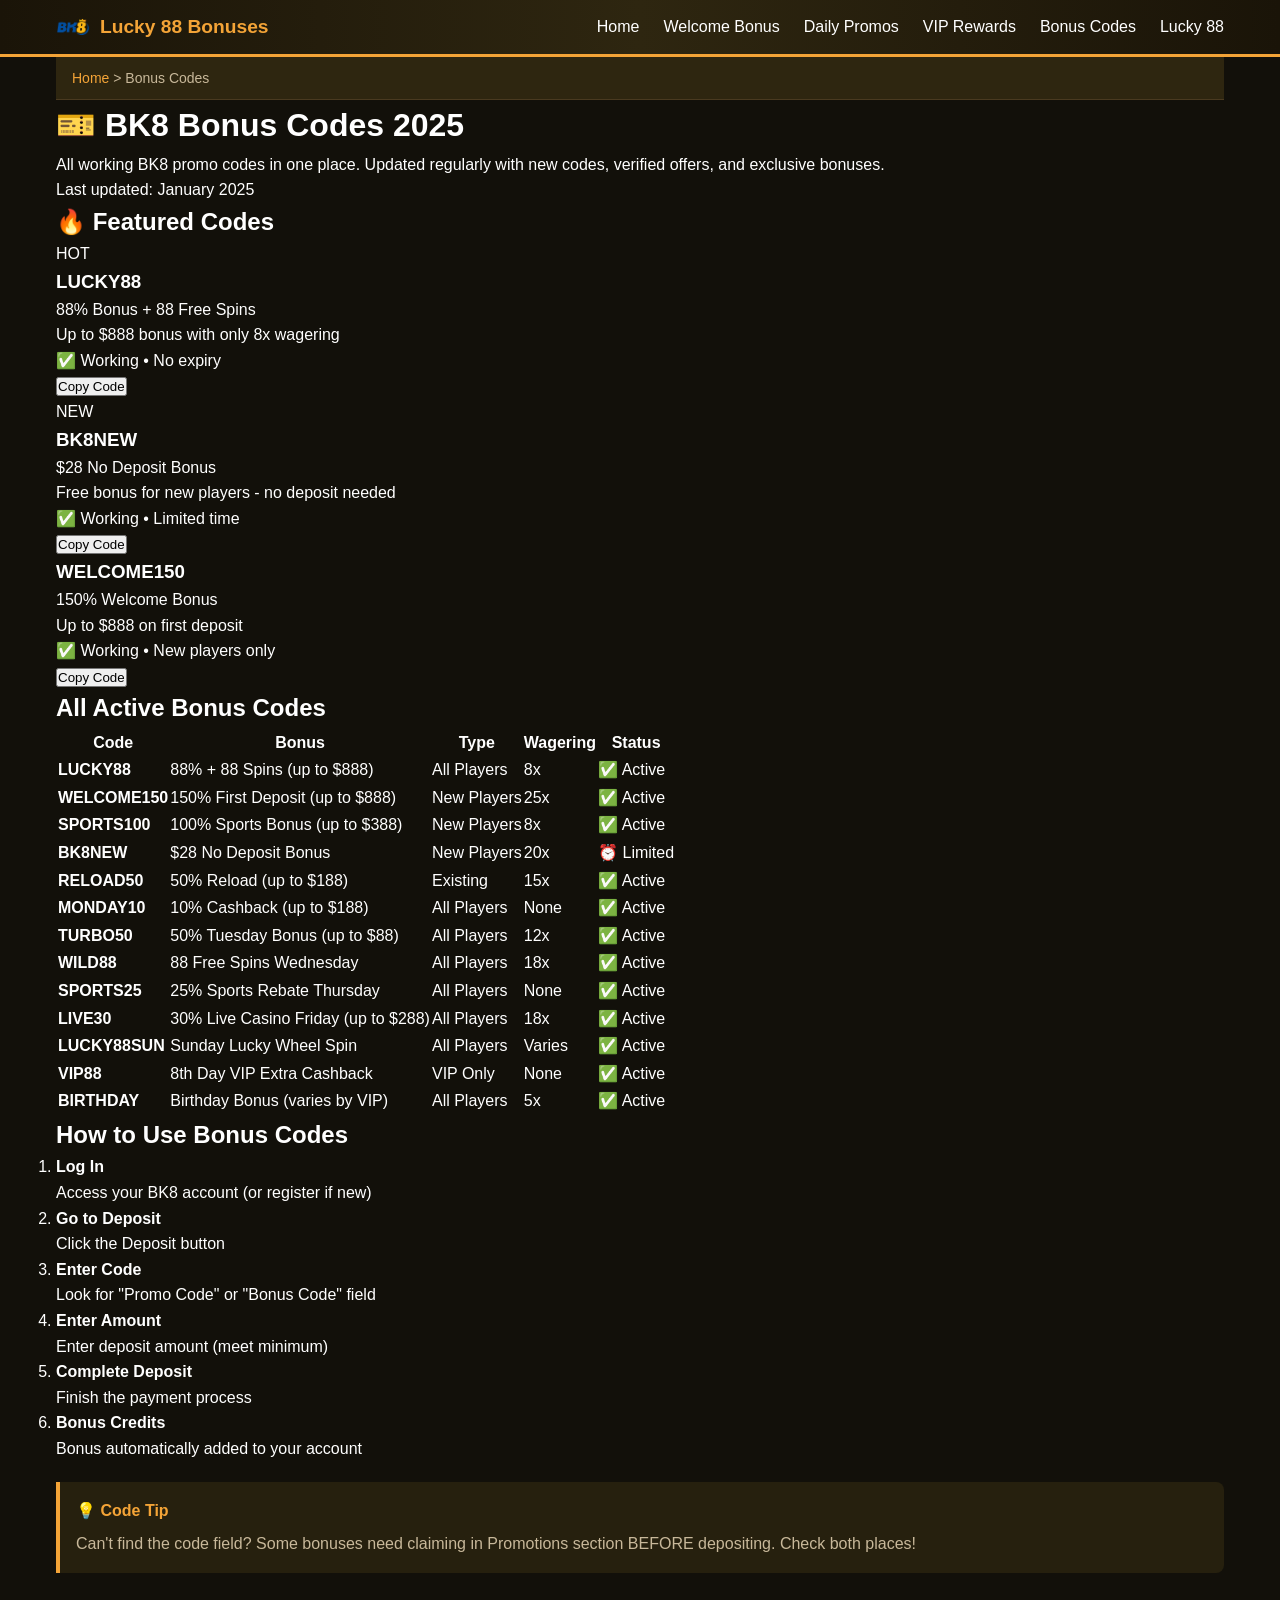
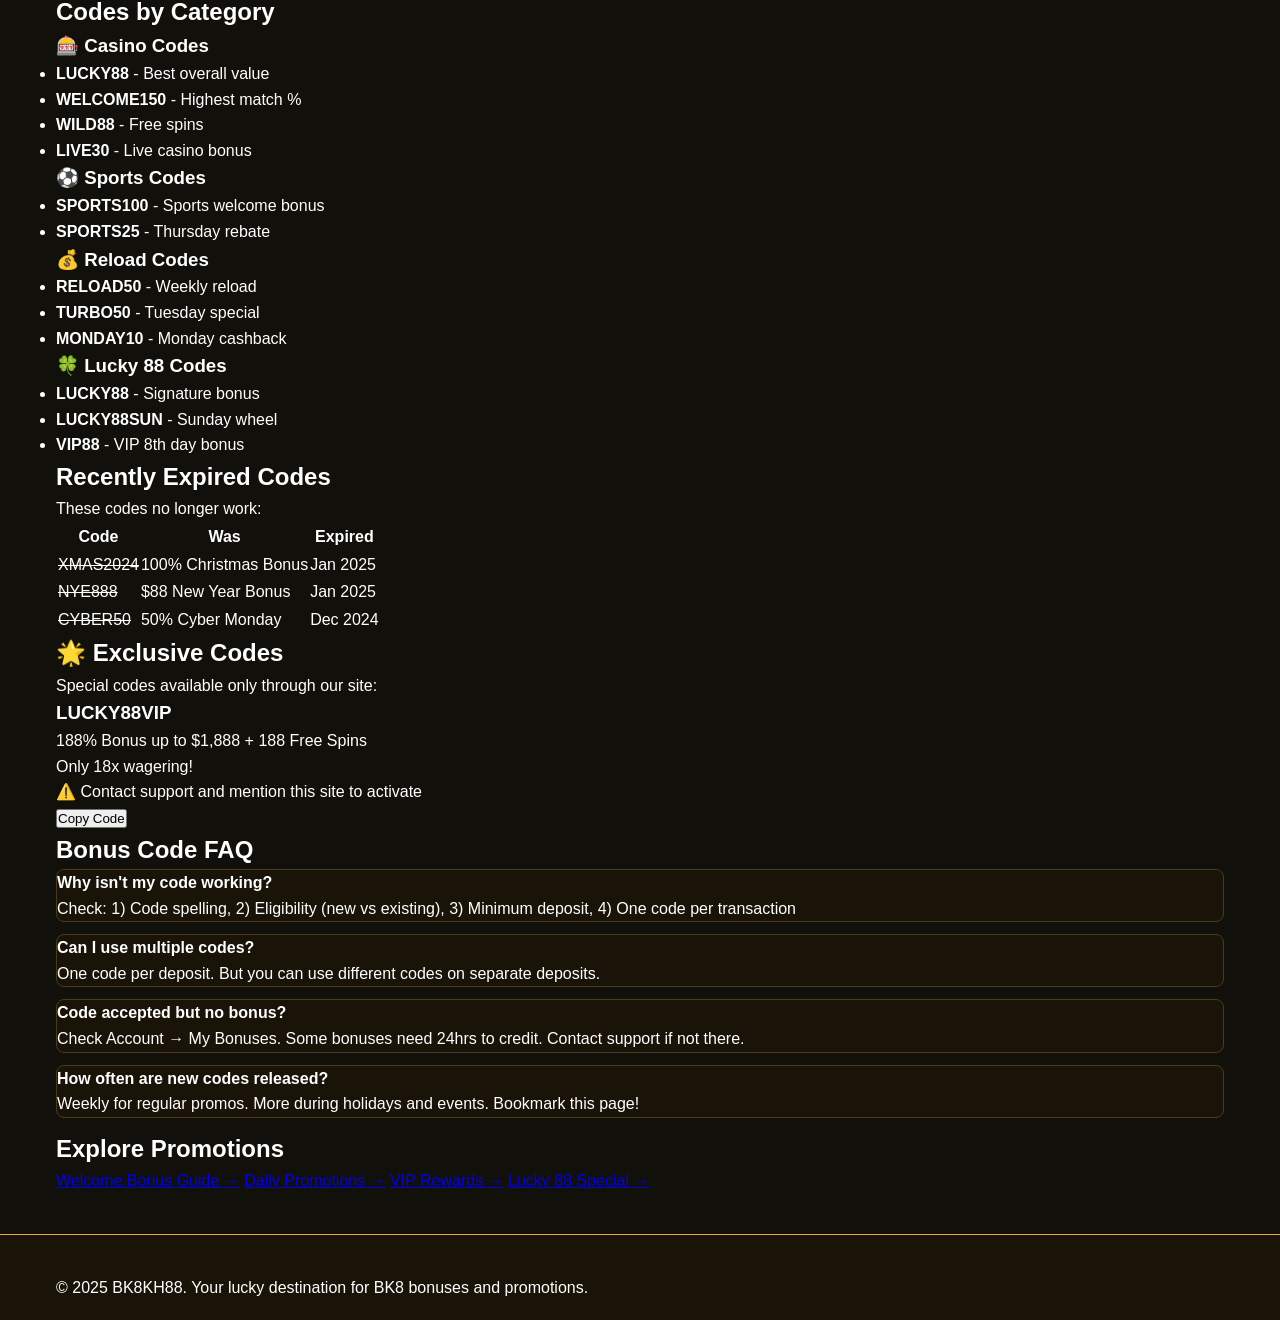
==== codes/index.html @ 5ee935cf "Initial commit - BK8KH88 Promotions Hub" ====
<!DOCTYPE html>
<html lang="en">
<head>
  <meta charset="UTF-8">
  <meta name="viewport" content="width=device-width, initial-scale=1.0">
  <meta name="description" content="All BK8 bonus codes 2025. Working promo codes for welcome bonus, free spins, cashback, and special offers. Updated daily.">
  <meta name="keywords" content="bk8 bonus code, bk8 promo code, bk8 coupon, bk8 free spins code, bk8 deposit code, lucky 88 code">
  <meta name="robots" content="index, follow">
  <title>BK8 Bonus Codes 2025 | Working Promo Codes & Coupons</title>
  <link rel="stylesheet" href="../css/styles.css">
</head>
<body>
  <header class="header">
    <div class="container">
      <div class="header-inner">
        <a href="../index.html" class="logo">
          <img src="../images/logo.webp" alt="BK8 Lucky 88" class="logo-img">
          <span>Lucky 88 Bonuses</span>
        </a>
        <nav class="nav">
          <ul class="nav-list">
            <li><a href="../index.html">Home</a></li>
            <li><a href="../welcome/bonus.html">Welcome Bonus</a></li>
            <li><a href="../promotions/daily.html">Daily Promos</a></li>
            <li><a href="../promotions/vip.html">VIP Rewards</a></li>
            <li><a href="index.html" class="active">Bonus Codes</a></li>
            <li><a href="../lucky88/index.html">Lucky 88</a></li>
          </ul>
        </nav>
      </div>
    </div>
  </header>

  <main class="main-content">
    <div class="container">
      <div class="breadcrumb">
        <a href="../index.html">Home</a> &gt; Bonus Codes
      </div>

      <h1>🎫 BK8 Bonus Codes 2025</h1>
      <p class="intro">All working BK8 promo codes in one place. Updated regularly with new codes, verified offers, and exclusive bonuses.</p>
      <p class="last-updated">Last updated: January 2025</p>

      <section class="featured-codes">
        <h2>🔥 Featured Codes</h2>
        
        <div class="code-grid featured">
          <div class="code-card hot">
            <div class="code-badge">HOT</div>
            <h3>LUCKY88</h3>
            <p class="code-offer">88% Bonus + 88 Free Spins</p>
            <p>Up to $888 bonus with only 8x wagering</p>
            <p class="validity">✅ Working • No expiry</p>
            <button class="copy-btn" data-code="LUCKY88">Copy Code</button>
          </div>

          <div class="code-card new">
            <div class="code-badge">NEW</div>
            <h3>BK8NEW</h3>
            <p class="code-offer">$28 No Deposit Bonus</p>
            <p>Free bonus for new players - no deposit needed</p>
            <p class="validity">✅ Working • Limited time</p>
            <button class="copy-btn" data-code="BK8NEW">Copy Code</button>
          </div>

          <div class="code-card">
            <h3>WELCOME150</h3>
            <p class="code-offer">150% Welcome Bonus</p>
            <p>Up to $888 on first deposit</p>
            <p class="validity">✅ Working • New players only</p>
            <button class="copy-btn" data-code="WELCOME150">Copy Code</button>
          </div>
        </div>
      </section>

      <section class="all-codes">
        <h2>All Active Bonus Codes</h2>
        
        <table class="codes-table">
          <tr>
            <th>Code</th>
            <th>Bonus</th>
            <th>Type</th>
            <th>Wagering</th>
            <th>Status</th>
          </tr>
          <tr>
            <td><strong>LUCKY88</strong></td>
            <td>88% + 88 Spins (up to $888)</td>
            <td>All Players</td>
            <td>8x</td>
            <td class="status-active">✅ Active</td>
          </tr>
          <tr>
            <td><strong>WELCOME150</strong></td>
            <td>150% First Deposit (up to $888)</td>
            <td>New Players</td>
            <td>25x</td>
            <td class="status-active">✅ Active</td>
          </tr>
          <tr>
            <td><strong>SPORTS100</strong></td>
            <td>100% Sports Bonus (up to $388)</td>
            <td>New Players</td>
            <td>8x</td>
            <td class="status-active">✅ Active</td>
          </tr>
          <tr>
            <td><strong>BK8NEW</strong></td>
            <td>$28 No Deposit Bonus</td>
            <td>New Players</td>
            <td>20x</td>
            <td class="status-limited">⏰ Limited</td>
          </tr>
          <tr>
            <td><strong>RELOAD50</strong></td>
            <td>50% Reload (up to $188)</td>
            <td>Existing</td>
            <td>15x</td>
            <td class="status-active">✅ Active</td>
          </tr>
          <tr>
            <td><strong>MONDAY10</strong></td>
            <td>10% Cashback (up to $188)</td>
            <td>All Players</td>
            <td>None</td>
            <td class="status-active">✅ Active</td>
          </tr>
          <tr>
            <td><strong>TURBO50</strong></td>
            <td>50% Tuesday Bonus (up to $88)</td>
            <td>All Players</td>
            <td>12x</td>
            <td class="status-active">✅ Active</td>
          </tr>
          <tr>
            <td><strong>WILD88</strong></td>
            <td>88 Free Spins Wednesday</td>
            <td>All Players</td>
            <td>18x</td>
            <td class="status-active">✅ Active</td>
          </tr>
          <tr>
            <td><strong>SPORTS25</strong></td>
            <td>25% Sports Rebate Thursday</td>
            <td>All Players</td>
            <td>None</td>
            <td class="status-active">✅ Active</td>
          </tr>
          <tr>
            <td><strong>LIVE30</strong></td>
            <td>30% Live Casino Friday (up to $288)</td>
            <td>All Players</td>
            <td>18x</td>
            <td class="status-active">✅ Active</td>
          </tr>
          <tr>
            <td><strong>LUCKY88SUN</strong></td>
            <td>Sunday Lucky Wheel Spin</td>
            <td>All Players</td>
            <td>Varies</td>
            <td class="status-active">✅ Active</td>
          </tr>
          <tr>
            <td><strong>VIP88</strong></td>
            <td>8th Day VIP Extra Cashback</td>
            <td>VIP Only</td>
            <td>None</td>
            <td class="status-active">✅ Active</td>
          </tr>
          <tr>
            <td><strong>BIRTHDAY</strong></td>
            <td>Birthday Bonus (varies by VIP)</td>
            <td>All Players</td>
            <td>5x</td>
            <td class="status-active">✅ Active</td>
          </tr>
        </table>
      </section>

      <section class="how-to-use">
        <h2>How to Use Bonus Codes</h2>
        <ol class="steps">
          <li>
            <h4>Log In</h4>
            <p>Access your BK8 account (or register if new)</p>
          </li>
          <li>
            <h4>Go to Deposit</h4>
            <p>Click the Deposit button</p>
          </li>
          <li>
            <h4>Enter Code</h4>
            <p>Look for "Promo Code" or "Bonus Code" field</p>
          </li>
          <li>
            <h4>Enter Amount</h4>
            <p>Enter deposit amount (meet minimum)</p>
          </li>
          <li>
            <h4>Complete Deposit</h4>
            <p>Finish the payment process</p>
          </li>
          <li>
            <h4>Bonus Credits</h4>
            <p>Bonus automatically added to your account</p>
          </li>
        </ol>

        <div class="tip-box">
          <h4>💡 Code Tip</h4>
          <p>Can't find the code field? Some bonuses need claiming in Promotions section BEFORE depositing. Check both places!</p>
        </div>
      </section>

      <section class="code-categories">
        <h2>Codes by Category</h2>
        
        <div class="category-section">
          <h3>🎰 Casino Codes</h3>
          <ul>
            <li><strong>LUCKY88</strong> - Best overall value</li>
            <li><strong>WELCOME150</strong> - Highest match %</li>
            <li><strong>WILD88</strong> - Free spins</li>
            <li><strong>LIVE30</strong> - Live casino bonus</li>
          </ul>
        </div>

        <div class="category-section">
          <h3>⚽ Sports Codes</h3>
          <ul>
            <li><strong>SPORTS100</strong> - Sports welcome bonus</li>
            <li><strong>SPORTS25</strong> - Thursday rebate</li>
          </ul>
        </div>

        <div class="category-section">
          <h3>💰 Reload Codes</h3>
          <ul>
            <li><strong>RELOAD50</strong> - Weekly reload</li>
            <li><strong>TURBO50</strong> - Tuesday special</li>
            <li><strong>MONDAY10</strong> - Monday cashback</li>
          </ul>
        </div>

        <div class="category-section">
          <h3>🍀 Lucky 88 Codes</h3>
          <ul>
            <li><strong>LUCKY88</strong> - Signature bonus</li>
            <li><strong>LUCKY88SUN</strong> - Sunday wheel</li>
            <li><strong>VIP88</strong> - VIP 8th day bonus</li>
          </ul>
        </div>
      </section>

      <section class="expired-codes">
        <h2>Recently Expired Codes</h2>
        <p>These codes no longer work:</p>
        <table class="expired-table">
          <tr>
            <th>Code</th>
            <th>Was</th>
            <th>Expired</th>
          </tr>
          <tr>
            <td><s>XMAS2024</s></td>
            <td>100% Christmas Bonus</td>
            <td>Jan 2025</td>
          </tr>
          <tr>
            <td><s>NYE888</s></td>
            <td>$88 New Year Bonus</td>
            <td>Jan 2025</td>
          </tr>
          <tr>
            <td><s>CYBER50</s></td>
            <td>50% Cyber Monday</td>
            <td>Dec 2024</td>
          </tr>
        </table>
      </section>

      <section class="exclusive-codes">
        <h2>🌟 Exclusive Codes</h2>
        <p>Special codes available only through our site:</p>
        
        <div class="exclusive-box">
          <h3>LUCKY88VIP</h3>
          <p>188% Bonus up to $1,888 + 188 Free Spins</p>
          <p>Only 18x wagering!</p>
          <p class="exclusive-note">⚠️ Contact support and mention this site to activate</p>
          <button class="copy-btn" data-code="LUCKY88VIP">Copy Code</button>
        </div>
      </section>

      <section class="faq">
        <h2>Bonus Code FAQ</h2>
        
        <div class="faq-item">
          <h4>Why isn't my code working?</h4>
          <p>Check: 1) Code spelling, 2) Eligibility (new vs existing), 3) Minimum deposit, 4) One code per transaction</p>
        </div>

        <div class="faq-item">
          <h4>Can I use multiple codes?</h4>
          <p>One code per deposit. But you can use different codes on separate deposits.</p>
        </div>

        <div class="faq-item">
          <h4>Code accepted but no bonus?</h4>
          <p>Check Account → My Bonuses. Some bonuses need 24hrs to credit. Contact support if not there.</p>
        </div>

        <div class="faq-item">
          <h4>How often are new codes released?</h4>
          <p>Weekly for regular promos. More during holidays and events. Bookmark this page!</p>
        </div>
      </section>

      <section class="related">
        <h2>Explore Promotions</h2>
        <div class="related-grid">
          <a href="../welcome/bonus.html" class="related-card">Welcome Bonus Guide →</a>
          <a href="../promotions/daily.html" class="related-card">Daily Promotions →</a>
          <a href="../promotions/vip.html" class="related-card">VIP Rewards →</a>
          <a href="../lucky88/index.html" class="related-card">Lucky 88 Special →</a>
        </div>
      </section>

    </div>
  </main>

  <footer class="footer">
    <div class="container">
      <p>&copy; 2025 BK8KH88. Your lucky destination for BK8 bonuses and promotions.</p>
    </div>
  </footer>

  <script>
    // Simple copy to clipboard
    document.querySelectorAll('.copy-btn').forEach(btn => {
      btn.addEventListener('click', function() {
        const code = this.dataset.code;
        navigator.clipboard.writeText(code);
        this.textContent = 'Copied!';
        setTimeout(() => this.textContent = 'Copy Code', 2000);
      });
    });
  </script>
</body>
</html>
---- css/styles.css ----
/* BK8 Promotions Centre - Mobile-First CSS */
/* Theme: Warm Orange/Bronze - Bonus & Rewards Focus */

:root {
  --primary: #1a1408;
  --primary-light: #2e2610;
  --primary-warm: #3d3015;
  --accent: #f4a437;
  --accent-hover: #ffb84d;
  --accent-glow: rgba(244, 164, 55, 0.3);
  --bronze: #cd7f32;
  --white: #ffffff;
  --bg: #12100a;
  --bg-card: #1a1408;
  --text-light: #c8b89a;
  --border: #4a3a20;
  --success: #4caf50;
  --danger: #f44336;
  --warning: #f4a437;
  --bonus-gradient: linear-gradient(135deg, #f4a437 0%, #cd7f32 50%, #f4a437 100%);
  --vip-gradient: linear-gradient(135deg, #2e2610 0%, #4d3a10 50%, #2e2610 100%);
  --ribbon-gradient: linear-gradient(135deg, #f44336 0%, #d32f2f 100%);
}

* {
  margin: 0;
  padding: 0;
  box-sizing: border-box;
}

html {
  scroll-behavior: smooth;
}

body {
  font-family: -apple-system, BlinkMacSystemFont, 'Segoe UI', Roboto, Oxygen, Ubuntu, sans-serif;
  line-height: 1.6;
  background-color: var(--bg);
  color: var(--white);
  font-size: 16px;
}

/* Accessibility */
.skip-link {
  position: absolute;
  top: -40px;
  left: 0;
  background: var(--accent);
  color: var(--primary);
  padding: 8px 16px;
  z-index: 1000;
}

.skip-link:focus {
  top: 0;
}

/* Container */
.container {
  max-width: 1200px;
  margin: 0 auto;
  padding: 0 16px;
}

/* Header */
.header {
  background: linear-gradient(90deg, var(--primary) 0%, var(--primary-light) 50%, var(--primary) 100%);
  color: var(--white);
  padding: 0;
  position: sticky;
  top: 0;
  z-index: 100;
  border-bottom: 3px solid var(--accent);
}

.header-inner {
  display: flex;
  justify-content: space-between;
  align-items: center;
  padding: 10px 0;
}

.logo {
  display: flex;
  align-items: center;
  gap: 10px;
  font-size: 1.2rem;
  font-weight: 700;
  color: var(--white);
  text-decoration: none;
}

.logo-img {
  height: 34px;
  width: auto;
}

.logo span {
  color: var(--accent);
}

.nav-toggle {
  background: var(--accent);
  border: none;
  color: var(--primary);
  font-size: 1.2rem;
  cursor: pointer;
  padding: 8px 14px;
  font-weight: 700;
}

.nav {
  display: none;
  position: absolute;
  top: 100%;
  left: 0;
  right: 0;
  background: var(--primary);
  border-top: 1px solid var(--border);
}

.nav.active {
  display: block;
}

.nav-list {
  list-style: none;
  padding: 8px 16px;
}

.nav-list li {
  padding: 8px 0;
  border-bottom: 1px solid var(--border);
}

.nav-list a {
  color: var(--white);
  text-decoration: none;
  display: block;
  padding: 4px 0;
  transition: color 0.3s ease;
}

.nav-list a:hover {
  color: var(--accent);
}

/* Hero Section - Banner Promotional Style */
.hero {
  background: var(--vip-gradient);
  padding: 0;
  text-align: center;
  position: relative;
  overflow: hidden;
}

.hero-banner {
  background: var(--ribbon-gradient);
  padding: 8px 16px;
  color: var(--white);
  font-weight: 700;
  font-size: 0.85rem;
  text-transform: uppercase;
  letter-spacing: 1px;
}

.hero-content {
  padding: 40px 16px;
  position: relative;
  z-index: 1;
}

.hero::before {
  content: '';
  position: absolute;
  top: 0;
  left: 0;
  right: 0;
  bottom: 0;
  background: 
    radial-gradient(circle at 20% 80%, var(--accent-glow) 0%, transparent 40%),
    radial-gradient(circle at 80% 20%, rgba(205, 127, 50, 0.2) 0%, transparent 40%);
}

.hero::before {
  content: '';
  position: absolute;
  top: 0;
  left: 0;
  right: 0;
  bottom: 0;
  background: url("data:image/svg+xml,%3Csvg width='60' height='60' viewBox='0 0 60 60' xmlns='http://www.w3.org/2000/svg'%3E%3Cg fill='none' fill-rule='evenodd'%3E%3Cg fill='%23d4af37' fill-opacity='0.05'%3E%3Cpath d='M36 34v-4h-2v4h-4v2h4v4h2v-4h4v-2h-4zm0-30V0h-2v4h-4v2h4v4h2V6h4V4h-4zM6 34v-4H4v4H0v2h4v4h2v-4h4v-2H6zM6 4V0H4v4H0v2h4v4h2V6h4V4H6z'/%3E%3C/g%3E%3C/g%3E%3C/svg%3E");
  opacity: 0.5;
}

.hero-content {
  position: relative;
  z-index: 1;
}

.hero h1 {
  font-size: 1.85rem;
  margin-bottom: 12px;
  line-height: 1.3;
  color: var(--white);
}

.hero h1 span {
  color: var(--accent);
  display: block;
  font-size: 2.2rem;
}

.hero p {
  color: var(--text-light);
  font-size: 1rem;
  max-width: 600px;
  margin: 0 auto 20px;
}

.hero-features {
  display: flex;
  flex-wrap: wrap;
  justify-content: center;
  gap: 12px;
  margin-top: 16px;
}

.hero-feature {
  background: rgba(244, 164, 55, 0.2);
  border: 1px solid var(--accent);
  padding: 8px 16px;
  border-radius: 4px;
  font-size: 0.875rem;
  color: var(--accent);
  font-weight: 600;
}

/* Breadcrumb */
.breadcrumb {
  background: var(--primary-light);
  padding: 10px 16px;
  font-size: 0.875rem;
  color: var(--text-light);
  border-bottom: 1px solid var(--border);
}

.breadcrumb a {
  color: var(--accent);
  text-decoration: none;
}

.breadcrumb span {
  margin: 0 8px;
}

/* Section Styling */
.section {
  padding: 32px 0;
}

.section-title {
  font-size: 1.4rem;
  margin-bottom: 20px;
  color: var(--accent);
  text-transform: uppercase;
  letter-spacing: 1px;
  display: flex;
  align-items: center;
  gap: 12px;
}

.section-title::before {
  content: '🎁';
  font-size: 1.5rem;
}

.section-subtitle {
  color: var(--text-light);
  margin-bottom: 24px;
  max-width: 700px;
}

/* Bonus Cards */
.bonus-grid {
  display: grid;
  grid-template-columns: 1fr;
  gap: 20px;
}

.bonus-card {
  background: linear-gradient(135deg, var(--bg-card) 0%, var(--primary-light) 100%);
  border-radius: 8px;
  overflow: visible;
  transition: transform 0.3s ease, box-shadow 0.3s ease;
  border: 1px solid var(--border);
  position: relative;
}

.bonus-card:hover {
  transform: translateY(-4px);
  box-shadow: 0 12px 32px var(--accent-glow);
  border-color: var(--accent);
}

.bonus-card.featured {
  border: 2px solid var(--accent);
  box-shadow: 0 0 20px var(--accent-glow);
}

.bonus-badge {
  position: absolute;
  top: -10px;
  right: 16px;
  background: var(--bonus-gradient);
  color: var(--primary);
  padding: 6px 14px;
  font-weight: 800;
  font-size: 0.7rem;
  text-transform: uppercase;
  clip-path: polygon(0 0, 100% 0, 100% 80%, 50% 100%, 0 80%);
  min-width: 60px;
  text-align: center;
}

.bonus-badge.new {
  background: var(--success);
  color: var(--white);
}

.bonus-badge.hot {
  background: var(--ribbon-gradient);
  color: var(--white);
}

.bonus-badge.exclusive {
  background: linear-gradient(135deg, var(--bronze) 0%, #a05c20 100%);
  color: var(--white);
}

.bonus-header {
  background: var(--vip-gradient);
  padding: 24px 20px;
  text-align: center;
}

.bonus-value {
  font-size: 2.5rem;
  font-weight: 700;
  color: var(--accent);
  line-height: 1;
  margin-bottom: 4px;
}

.bonus-type {
  color: var(--text-light);
  font-size: 0.875rem;
  text-transform: uppercase;
  letter-spacing: 1px;
}

.bonus-body {
  padding: 20px;
}

.bonus-title {
  font-size: 1.25rem;
  font-weight: 700;
  margin-bottom: 12px;
  color: var(--white);
}

.bonus-title a {
  color: inherit;
  text-decoration: none;
}

.bonus-title a:hover {
  color: var(--accent);
}

.bonus-description {
  color: var(--text-light);
  font-size: 0.875rem;
  margin-bottom: 16px;
  line-height: 1.5;
}

.bonus-details {
  display: grid;
  grid-template-columns: repeat(2, 1fr);
  gap: 12px;
  margin-bottom: 16px;
}

.bonus-detail {
  background: var(--primary);
  padding: 10px 12px;
  border-radius: 8px;
  text-align: center;
}

.bonus-detail-label {
  font-size: 0.7rem;
  color: var(--text-light);
  text-transform: uppercase;
  margin-bottom: 2px;
}

.bonus-detail-value {
  font-weight: 700;
  color: var(--white);
  font-size: 0.875rem;
}

.bonus-detail-value.highlight {
  color: var(--accent);
}

.bonus-cta {
  display: block;
  background: var(--bonus-gradient);
  color: var(--primary);
  padding: 12px 20px;
  border-radius: 8px;
  text-decoration: none;
  font-weight: 700;
  text-align: center;
  transition: all 0.3s ease;
}

.bonus-cta:hover {
  transform: scale(1.02);
  box-shadow: 0 4px 16px rgba(212, 175, 55, 0.4);
}

/* Category Pills */
.category-pills {
  display: flex;
  flex-wrap: wrap;
  gap: 10px;
  margin-bottom: 24px;
}

.category-pill {
  background: var(--bg-card);
  border: 1px solid var(--border);
  padding: 8px 16px;
  border-radius: 20px;
  text-decoration: none;
  color: var(--text-light);
  font-size: 0.875rem;
  transition: all 0.3s ease;
}

.category-pill:hover,
.category-pill.active {
  background: var(--accent);
  color: var(--primary);
  border-color: var(--accent);
}

/* Quick Info Cards */
.info-grid {
  display: grid;
  grid-template-columns: repeat(2, 1fr);
  gap: 16px;
}

.info-card {
  background: var(--bg-card);
  border: 1px solid var(--border);
  border-radius: 12px;
  padding: 20px;
  text-align: center;
}

.info-card-icon {
  font-size: 2rem;
  margin-bottom: 12px;
}

.info-card-title {
  font-weight: 700;
  margin-bottom: 8px;
  color: var(--white);
}

.info-card-text {
  font-size: 0.875rem;
  color: var(--text-light);
}

/* Terms Box */
.terms-box {
  background: var(--primary);
  border: 1px solid var(--border);
  border-radius: 8px;
  padding: 16px;
  margin: 20px 0;
}

.terms-box h4 {
  color: var(--accent);
  margin-bottom: 12px;
  font-size: 1rem;
}

.terms-box ul {
  list-style: none;
  color: var(--text-light);
  font-size: 0.875rem;
}

.terms-box li {
  padding: 6px 0;
  border-bottom: 1px solid var(--border);
  display: flex;
  align-items: flex-start;
  gap: 8px;
}

.terms-box li:last-child {
  border-bottom: none;
}

.terms-box li::before {
  content: '✓';
  color: var(--accent);
  font-weight: bold;
}

/* Article Styles */
.article {
  max-width: 800px;
  margin: 0 auto;
}

.article h1 {
  font-size: 1.75rem;
  line-height: 1.3;
  margin-bottom: 16px;
}

.article h2 {
  font-size: 1.375rem;
  margin: 32px 0 16px;
  color: var(--accent);
}

.article h3 {
  font-size: 1.125rem;
  margin: 24px 0 12px;
  color: var(--white);
}

.article p {
  margin-bottom: 16px;
  color: var(--text-light);
}

.article ul, .article ol {
  margin-bottom: 16px;
  padding-left: 24px;
  color: var(--text-light);
}

.article li {
  margin-bottom: 8px;
}

.article a {
  color: var(--accent);
  text-decoration: none;
}

.article a:hover {
  text-decoration: underline;
}

.article-meta {
  color: var(--text-light);
  font-size: 0.875rem;
  margin-bottom: 24px;
  padding-bottom: 16px;
  border-bottom: 1px solid var(--border);
}

/* Tip Box */
.tip-box {
  background: rgba(212, 175, 55, 0.1);
  border-left: 4px solid var(--accent);
  padding: 16px;
  border-radius: 0 8px 8px 0;
  margin: 20px 0;
}

.tip-box h4 {
  color: var(--accent);
  margin-bottom: 8px;
}

.tip-box p {
  margin: 0;
  color: var(--text-light);
}

/* Warning Box */
.warning-box {
  background: rgba(220, 53, 69, 0.1);
  border-left: 4px solid var(--danger);
  padding: 16px;
  border-radius: 0 8px 8px 0;
  margin: 20px 0;
}

.warning-box h4 {
  color: var(--danger);
  margin-bottom: 8px;
}

.warning-box p {
  margin: 0;
  color: var(--text-light);
}

/* FAQ Section */
.faq-section {
  margin: 32px 0;
}

.faq-item {
  background: var(--bg-card);
  border: 1px solid var(--border);
  border-radius: 8px;
  margin-bottom: 12px;
  overflow: hidden;
}

.faq-question {
  padding: 16px;
  cursor: pointer;
  font-weight: 600;
  display: flex;
  justify-content: space-between;
  align-items: center;
  transition: background 0.3s ease;
}

.faq-question:hover {
  background: var(--primary-light);
}

.faq-question::after {
  content: '+';
  font-size: 1.25rem;
  color: var(--accent);
}

.faq-item.active .faq-question::after {
  content: '−';
}

.faq-answer {
  display: none;
  padding: 0 16px 16px;
  color: var(--text-light);
}

.faq-item.active .faq-answer {
  display: block;
}

/* Responsible Gambling Notice */
.responsible-notice {
  background: rgba(220, 53, 69, 0.1);
  border: 1px solid var(--danger);
  border-radius: 8px;
  padding: 16px;
  margin: 24px 0;
  font-size: 0.875rem;
  color: var(--text-light);
}

.responsible-notice strong {
  color: var(--danger);
  display: block;
  margin-bottom: 8px;
}

.responsible-notice a {
  color: var(--accent);
}

/* CTA Button */
.cta-button {
  display: inline-block;
  background: var(--bonus-gradient);
  color: var(--primary);
  padding: 12px 24px;
  border-radius: 8px;
  text-decoration: none;
  font-weight: 700;
  transition: all 0.3s ease;
  text-align: center;
}

.cta-button:hover {
  transform: translateY(-2px);
  box-shadow: 0 4px 16px rgba(212, 175, 55, 0.4);
}

/* Footer */
.footer {
  background: var(--primary);
  padding: 40px 0 20px;
  margin-top: 40px;
  border-top: 1px solid var(--accent);
}

.footer-grid {
  display: grid;
  grid-template-columns: 1fr;
  gap: 24px;
  margin-bottom: 24px;
}

.footer-section h4 {
  color: var(--accent);
  margin-bottom: 12px;
  font-size: 1rem;
}

.footer-section ul {
  list-style: none;
}

.footer-section li {
  margin-bottom: 8px;
}

.footer-section a {
  color: var(--text-light);
  text-decoration: none;
  font-size: 0.875rem;
  transition: color 0.3s ease;
}

.footer-section a:hover {
  color: var(--accent);
}

.footer-bottom {
  border-top: 1px solid var(--border);
  padding-top: 20px;
  text-align: center;
  color: var(--text-light);
  font-size: 0.875rem;
}

.footer-disclaimer {
  margin-top: 12px;
  font-size: 0.75rem;
  max-width: 600px;
  margin-left: auto;
  margin-right: auto;
}

/* Tablet Styles */
@media (min-width: 768px) {
  .nav-toggle {
    display: none;
  }

  .nav {
    display: block;
    position: static;
    background: none;
    border: none;
  }

  .nav-list {
    display: flex;
    gap: 24px;
    padding: 0;
  }

  .nav-list li {
    padding: 0;
    border: none;
  }

  .hero h1 {
    font-size: 2.25rem;
  }

  .section {
    padding: 48px 0;
  }

  .section-title {
    font-size: 1.75rem;
  }

  .bonus-grid {
    grid-template-columns: repeat(2, 1fr);
  }

  .info-grid {
    grid-template-columns: repeat(4, 1fr);
  }

  .footer-grid {
    grid-template-columns: repeat(2, 1fr);
  }

  .bonus-details {
    grid-template-columns: repeat(4, 1fr);
  }
}

/* Desktop Styles */
@media (min-width: 1024px) {
  .hero {
    padding: 60px 16px;
  }

  .hero h1 {
    font-size: 2.5rem;
  }

  .bonus-grid {
    grid-template-columns: repeat(3, 1fr);
  }

  .footer-grid {
    grid-template-columns: repeat(4, 1fr);
  }
}

/* Lazy Loading Images */
img[loading="lazy"] {
  opacity: 0;
  transition: opacity 0.3s ease;
}

img[loading="lazy"].loaded,
img[loading="lazy"][src] {
  opacity: 1;
}

/* Contextual Link Styling */
.contextual-link {
  color: var(--accent);
  font-weight: 500;
}

.contextual-link:hover {
  text-decoration: underline;
}
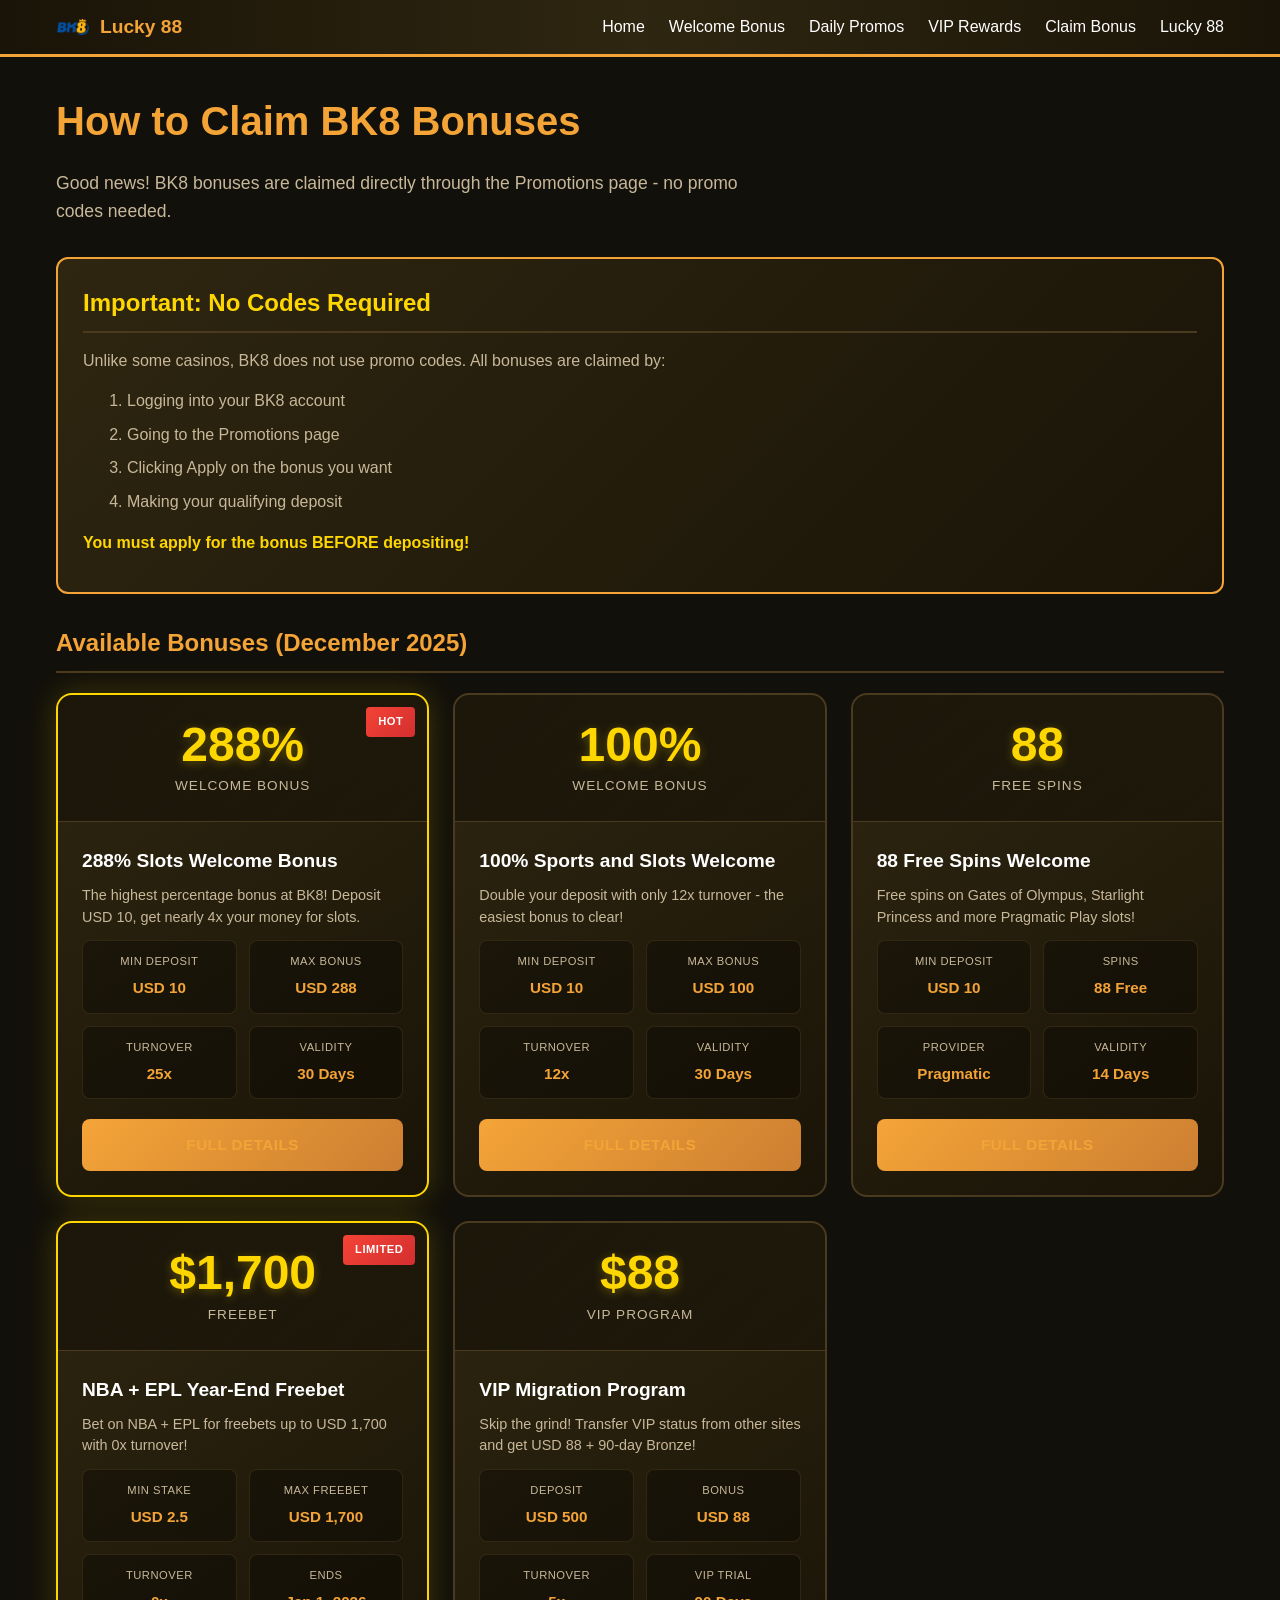
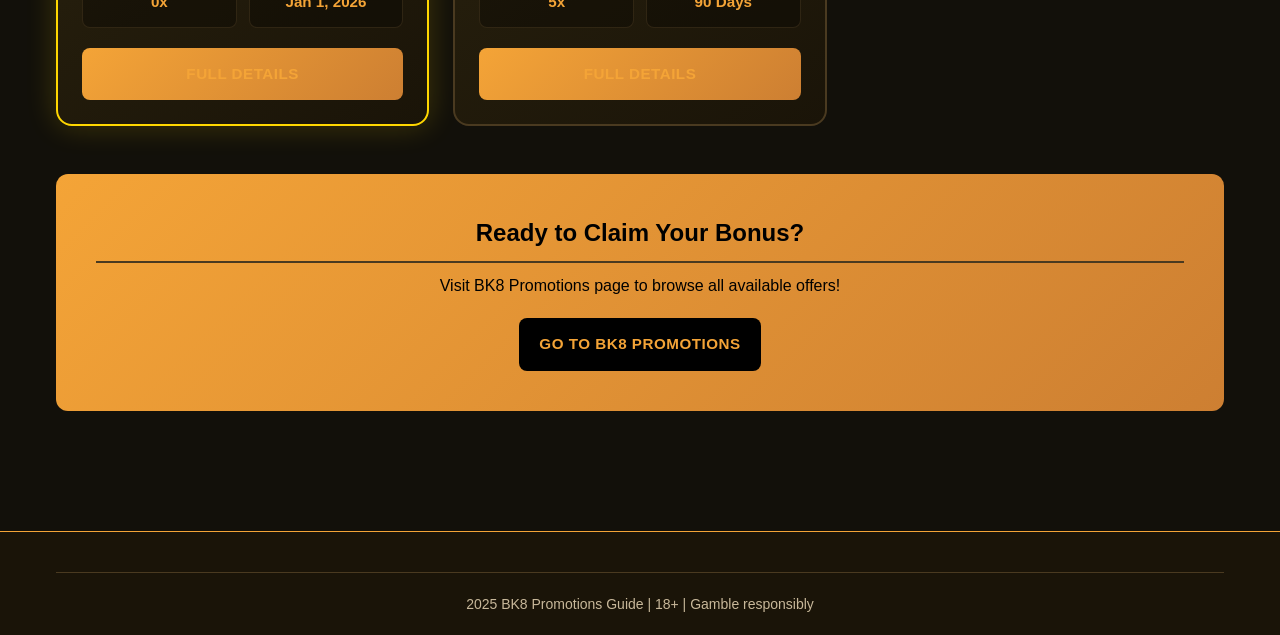
==== commit b9bca45e: "Standardize nav links to white across all pages" ====
--- a/codes/index.html
+++ b/codes/index.html
@@ -1,12 +1,10 @@
-<!DOCTYPE html>
+﻿<!DOCTYPE html>
 <html lang="en">
 <head>
   <meta charset="UTF-8">
   <meta name="viewport" content="width=device-width, initial-scale=1.0">
-  <meta name="description" content="All BK8 bonus codes 2025. Working promo codes for welcome bonus, free spins, cashback, and special offers. Updated daily.">
-  <meta name="keywords" content="bk8 bonus code, bk8 promo code, bk8 coupon, bk8 free spins code, bk8 deposit code, lucky 88 code">
-  <meta name="robots" content="index, follow">
-  <title>BK8 Bonus Codes 2025 | Working Promo Codes & Coupons</title>
+  <meta name="description" content="How to claim BK8 bonuses 2025. Step-by-step guide to activate welcome bonus, free spins, VIP rewards. No codes needed!">
+  <title>How to Claim BK8 Bonuses 2025 | Step-by-Step Guide</title>
   <link rel="stylesheet" href="../css/styles.css">
 </head>
 <body>
@@ -15,337 +13,203 @@
       <div class="header-inner">
         <a href="../index.html" class="logo">
           <img src="../images/logo.webp" alt="BK8 Lucky 88" class="logo-img">
-          <span>Lucky 88 Bonuses</span>
+          <span>Lucky 88</span>
         </a>
+        <button class="nav-toggle" aria-label="Menu" aria-expanded="false">☰</button>
         <nav class="nav">
           <ul class="nav-list">
             <li><a href="../index.html">Home</a></li>
             <li><a href="../welcome/bonus.html">Welcome Bonus</a></li>
             <li><a href="../promotions/daily.html">Daily Promos</a></li>
             <li><a href="../promotions/vip.html">VIP Rewards</a></li>
-            <li><a href="index.html" class="active">Bonus Codes</a></li>
+            <li><a href="index.html" class="active">Claim Bonus</a></li>
             <li><a href="../lucky88/index.html">Lucky 88</a></li>
           </ul>
         </nav>
       </div>
     </div>
   </header>
-
   <main class="main-content">
     <div class="container">
-      <div class="breadcrumb">
-        <a href="../index.html">Home</a> &gt; Bonus Codes
-      </div>
-
-      <h1>🎫 BK8 Bonus Codes 2025</h1>
-      <p class="intro">All working BK8 promo codes in one place. Updated regularly with new codes, verified offers, and exclusive bonuses.</p>
-      <p class="last-updated">Last updated: January 2025</p>
-
-      <section class="featured-codes">
-        <h2>🔥 Featured Codes</h2>
-        
-        <div class="code-grid featured">
-          <div class="code-card hot">
-            <div class="code-badge">HOT</div>
-            <h3>LUCKY88</h3>
-            <p class="code-offer">88% Bonus + 88 Free Spins</p>
-            <p>Up to $888 bonus with only 8x wagering</p>
-            <p class="validity">✅ Working • No expiry</p>
-            <button class="copy-btn" data-code="LUCKY88">Copy Code</button>
-          </div>
-
-          <div class="code-card new">
-            <div class="code-badge">NEW</div>
-            <h3>BK8NEW</h3>
-            <p class="code-offer">$28 No Deposit Bonus</p>
-            <p>Free bonus for new players - no deposit needed</p>
-            <p class="validity">✅ Working • Limited time</p>
-            <button class="copy-btn" data-code="BK8NEW">Copy Code</button>
-          </div>
-
-          <div class="code-card">
-            <h3>WELCOME150</h3>
-            <p class="code-offer">150% Welcome Bonus</p>
-            <p>Up to $888 on first deposit</p>
-            <p class="validity">✅ Working • New players only</p>
-            <button class="copy-btn" data-code="WELCOME150">Copy Code</button>
-          </div>
+      <h1>How to Claim BK8 Bonuses</h1>
+      <p class="intro">Good news! BK8 bonuses are claimed directly through the Promotions page - no promo codes needed.</p>
+      <section class="info-box" style="background: linear-gradient(135deg, #2e2610, #1a1408); padding: 25px; border-radius: 12px; border: 2px solid #f4a437; margin: 30px 0;">
+        <h2 style="color: #ffd700; margin-bottom: 15px;">Important: No Codes Required</h2>
+        <p>Unlike some casinos, BK8 does not use promo codes. All bonuses are claimed by:</p>
+        <ol style="margin: 15px 0 15px 20px;">
+          <li>Logging into your BK8 account</li>
+          <li>Going to the Promotions page</li>
+          <li>Clicking Apply on the bonus you want</li>
+          <li>Making your qualifying deposit</li>
+        </ol>
+        <p style="margin-top: 15px; color: #ffd700; font-weight: bold;">You must apply for the bonus BEFORE depositing!</p>
+      </section>
+      <section class="available-bonuses">
+        <h2>Available Bonuses (December 2025)</h2>
+        <div class="promo-grid">
+          <article class="promo-card featured">
+            <div class="promo-header">
+              <span class="promo-badge hot">HOT</span>
+              <div class="promo-value">288%</div>
+              <div class="promo-type">Welcome Bonus</div>
+            </div>
+            <div class="promo-body">
+              <h3 class="promo-title">288% Slots Welcome Bonus</h3>
+              <p class="promo-desc">The highest percentage bonus at BK8! Deposit USD 10, get nearly 4x your money for slots.</p>
+              <div class="promo-details">
+                <div class="promo-detail">
+                  <span class="promo-detail-label">Min Deposit</span>
+                  <span class="promo-detail-value">USD 10</span>
+                </div>
+                <div class="promo-detail">
+                  <span class="promo-detail-label">Max Bonus</span>
+                  <span class="promo-detail-value">USD 288</span>
+                </div>
+                <div class="promo-detail">
+                  <span class="promo-detail-label">Turnover</span>
+                  <span class="promo-detail-value">25x</span>
+                </div>
+                <div class="promo-detail">
+                  <span class="promo-detail-label">Validity</span>
+                  <span class="promo-detail-value">30 Days</span>
+                </div>
+              </div>
+              <a href="../welcome/bonus.html" class="promo-cta">Full Details</a>
+            </div>
+          </article>
+          <article class="promo-card">
+            <div class="promo-header">
+              <div class="promo-value">100%</div>
+              <div class="promo-type">Welcome Bonus</div>
+            </div>
+            <div class="promo-body">
+              <h3 class="promo-title">100% Sports and Slots Welcome</h3>
+              <p class="promo-desc">Double your deposit with only 12x turnover - the easiest bonus to clear!</p>
+              <div class="promo-details">
+                <div class="promo-detail">
+                  <span class="promo-detail-label">Min Deposit</span>
+                  <span class="promo-detail-value">USD 10</span>
+                </div>
+                <div class="promo-detail">
+                  <span class="promo-detail-label">Max Bonus</span>
+                  <span class="promo-detail-value">USD 100</span>
+                </div>
+                <div class="promo-detail">
+                  <span class="promo-detail-label">Turnover</span>
+                  <span class="promo-detail-value">12x</span>
+                </div>
+                <div class="promo-detail">
+                  <span class="promo-detail-label">Validity</span>
+                  <span class="promo-detail-value">30 Days</span>
+                </div>
+              </div>
+              <a href="../welcome/bonus.html" class="promo-cta">Full Details</a>
+            </div>
+          </article>
+          <article class="promo-card">
+            <div class="promo-header">
+              <div class="promo-value">88</div>
+              <div class="promo-type">Free Spins</div>
+            </div>
+            <div class="promo-body">
+              <h3 class="promo-title">88 Free Spins Welcome</h3>
+              <p class="promo-desc">Free spins on Gates of Olympus, Starlight Princess and more Pragmatic Play slots!</p>
+              <div class="promo-details">
+                <div class="promo-detail">
+                  <span class="promo-detail-label">Min Deposit</span>
+                  <span class="promo-detail-value">USD 10</span>
+                </div>
+                <div class="promo-detail">
+                  <span class="promo-detail-label">Spins</span>
+                  <span class="promo-detail-value">88 Free</span>
+                </div>
+                <div class="promo-detail">
+                  <span class="promo-detail-label">Provider</span>
+                  <span class="promo-detail-value">Pragmatic</span>
+                </div>
+                <div class="promo-detail">
+                  <span class="promo-detail-label">Validity</span>
+                  <span class="promo-detail-value">14 Days</span>
+                </div>
+              </div>
+              <a href="../lucky88/index.html" class="promo-cta">Full Details</a>
+            </div>
+          </article>
+          <article class="promo-card featured">
+            <div class="promo-header">
+              <span class="promo-badge hot">LIMITED</span>
+              <div class="promo-value">$1,700</div>
+              <div class="promo-type">Freebet</div>
+            </div>
+            <div class="promo-body">
+              <h3 class="promo-title">NBA + EPL Year-End Freebet</h3>
+              <p class="promo-desc">Bet on NBA + EPL for freebets up to USD 1,700 with 0x turnover!</p>
+              <div class="promo-details">
+                <div class="promo-detail">
+                  <span class="promo-detail-label">Min Stake</span>
+                  <span class="promo-detail-value">USD 2.5</span>
+                </div>
+                <div class="promo-detail">
+                  <span class="promo-detail-label">Max Freebet</span>
+                  <span class="promo-detail-value">USD 1,700</span>
+                </div>
+                <div class="promo-detail">
+                  <span class="promo-detail-label">Turnover</span>
+                  <span class="promo-detail-value">0x</span>
+                </div>
+                <div class="promo-detail">
+                  <span class="promo-detail-label">Ends</span>
+                  <span class="promo-detail-value">Jan 1, 2026</span>
+                </div>
+              </div>
+              <a href="../promotions/daily.html" class="promo-cta">Full Details</a>
+            </div>
+          </article>
+          <article class="promo-card">
+            <div class="promo-header">
+              <div class="promo-value">$88</div>
+              <div class="promo-type">VIP Program</div>
+            </div>
+            <div class="promo-body">
+              <h3 class="promo-title">VIP Migration Program</h3>
+              <p class="promo-desc">Skip the grind! Transfer VIP status from other sites and get USD 88 + 90-day Bronze!</p>
+              <div class="promo-details">
+                <div class="promo-detail">
+                  <span class="promo-detail-label">Deposit</span>
+                  <span class="promo-detail-value">USD 500</span>
+                </div>
+                <div class="promo-detail">
+                  <span class="promo-detail-label">Bonus</span>
+                  <span class="promo-detail-value">USD 88</span>
+                </div>
+                <div class="promo-detail">
+                  <span class="promo-detail-label">Turnover</span>
+                  <span class="promo-detail-value">5x</span>
+                </div>
+                <div class="promo-detail">
+                  <span class="promo-detail-label">VIP Trial</span>
+                  <span class="promo-detail-value">90 Days</span>
+                </div>
+              </div>
+              <a href="../promotions/vip.html" class="promo-cta">Full Details</a>
+            </div>
+          </article>
         </div>
       </section>
-
-      <section class="all-codes">
-        <h2>All Active Bonus Codes</h2>
-        
-        <table class="codes-table">
-          <tr>
-            <th>Code</th>
-            <th>Bonus</th>
-            <th>Type</th>
-            <th>Wagering</th>
-            <th>Status</th>
-          </tr>
-          <tr>
-            <td><strong>LUCKY88</strong></td>
-            <td>88% + 88 Spins (up to $888)</td>
-            <td>All Players</td>
-            <td>8x</td>
-            <td class="status-active">✅ Active</td>
-          </tr>
-          <tr>
-            <td><strong>WELCOME150</strong></td>
-            <td>150% First Deposit (up to $888)</td>
-            <td>New Players</td>
-            <td>25x</td>
-            <td class="status-active">✅ Active</td>
-          </tr>
-          <tr>
-            <td><strong>SPORTS100</strong></td>
-            <td>100% Sports Bonus (up to $388)</td>
-            <td>New Players</td>
-            <td>8x</td>
-            <td class="status-active">✅ Active</td>
-          </tr>
-          <tr>
-            <td><strong>BK8NEW</strong></td>
-            <td>$28 No Deposit Bonus</td>
-            <td>New Players</td>
-            <td>20x</td>
-            <td class="status-limited">⏰ Limited</td>
-          </tr>
-          <tr>
-            <td><strong>RELOAD50</strong></td>
-            <td>50% Reload (up to $188)</td>
-            <td>Existing</td>
-            <td>15x</td>
-            <td class="status-active">✅ Active</td>
-          </tr>
-          <tr>
-            <td><strong>MONDAY10</strong></td>
-            <td>10% Cashback (up to $188)</td>
-            <td>All Players</td>
-            <td>None</td>
-            <td class="status-active">✅ Active</td>
-          </tr>
-          <tr>
-            <td><strong>TURBO50</strong></td>
-            <td>50% Tuesday Bonus (up to $88)</td>
-            <td>All Players</td>
-            <td>12x</td>
-            <td class="status-active">✅ Active</td>
-          </tr>
-          <tr>
-            <td><strong>WILD88</strong></td>
-            <td>88 Free Spins Wednesday</td>
-            <td>All Players</td>
-            <td>18x</td>
-            <td class="status-active">✅ Active</td>
-          </tr>
-          <tr>
-            <td><strong>SPORTS25</strong></td>
-            <td>25% Sports Rebate Thursday</td>
-            <td>All Players</td>
-            <td>None</td>
-            <td class="status-active">✅ Active</td>
-          </tr>
-          <tr>
-            <td><strong>LIVE30</strong></td>
-            <td>30% Live Casino Friday (up to $288)</td>
-            <td>All Players</td>
-            <td>18x</td>
-            <td class="status-active">✅ Active</td>
-          </tr>
-          <tr>
-            <td><strong>LUCKY88SUN</strong></td>
-            <td>Sunday Lucky Wheel Spin</td>
-            <td>All Players</td>
-            <td>Varies</td>
-            <td class="status-active">✅ Active</td>
-          </tr>
-          <tr>
-            <td><strong>VIP88</strong></td>
-            <td>8th Day VIP Extra Cashback</td>
-            <td>VIP Only</td>
-            <td>None</td>
-            <td class="status-active">✅ Active</td>
-          </tr>
-          <tr>
-            <td><strong>BIRTHDAY</strong></td>
-            <td>Birthday Bonus (varies by VIP)</td>
-            <td>All Players</td>
-            <td>5x</td>
-            <td class="status-active">✅ Active</td>
-          </tr>
-        </table>
+      <section style="margin-top: 40px; text-align: center; padding: 40px; background: linear-gradient(135deg, #f4a437, #cd7f32); border-radius: 12px;">
+        <h2 style="color: #000; margin-bottom: 10px;">Ready to Claim Your Bonus?</h2>
+        <p style="color: #000; margin-bottom: 20px;">Visit BK8 Promotions page to browse all available offers!</p>
+        <a href="https://www.bk8inspiring.com/promotions" target="_blank" rel="noopener" class="promo-cta" style="display: inline-block; background: #000; color: #f4a437;">Go to BK8 Promotions</a>
       </section>
-
-      <section class="how-to-use">
-        <h2>How to Use Bonus Codes</h2>
-        <ol class="steps">
-          <li>
-            <h4>Log In</h4>
-            <p>Access your BK8 account (or register if new)</p>
-          </li>
-          <li>
-            <h4>Go to Deposit</h4>
-            <p>Click the Deposit button</p>
-          </li>
-          <li>
-            <h4>Enter Code</h4>
-            <p>Look for "Promo Code" or "Bonus Code" field</p>
-          </li>
-          <li>
-            <h4>Enter Amount</h4>
-            <p>Enter deposit amount (meet minimum)</p>
-          </li>
-          <li>
-            <h4>Complete Deposit</h4>
-            <p>Finish the payment process</p>
-          </li>
-          <li>
-            <h4>Bonus Credits</h4>
-            <p>Bonus automatically added to your account</p>
-          </li>
-        </ol>
-
-        <div class="tip-box">
-          <h4>💡 Code Tip</h4>
-          <p>Can't find the code field? Some bonuses need claiming in Promotions section BEFORE depositing. Check both places!</p>
-        </div>
-      </section>
-
-      <section class="code-categories">
-        <h2>Codes by Category</h2>
-        
-        <div class="category-section">
-          <h3>🎰 Casino Codes</h3>
-          <ul>
-            <li><strong>LUCKY88</strong> - Best overall value</li>
-            <li><strong>WELCOME150</strong> - Highest match %</li>
-            <li><strong>WILD88</strong> - Free spins</li>
-            <li><strong>LIVE30</strong> - Live casino bonus</li>
-          </ul>
-        </div>
-
-        <div class="category-section">
-          <h3>⚽ Sports Codes</h3>
-          <ul>
-            <li><strong>SPORTS100</strong> - Sports welcome bonus</li>
-            <li><strong>SPORTS25</strong> - Thursday rebate</li>
-          </ul>
-        </div>
-
-        <div class="category-section">
-          <h3>💰 Reload Codes</h3>
-          <ul>
-            <li><strong>RELOAD50</strong> - Weekly reload</li>
-            <li><strong>TURBO50</strong> - Tuesday special</li>
-            <li><strong>MONDAY10</strong> - Monday cashback</li>
-          </ul>
-        </div>
-
-        <div class="category-section">
-          <h3>🍀 Lucky 88 Codes</h3>
-          <ul>
-            <li><strong>LUCKY88</strong> - Signature bonus</li>
-            <li><strong>LUCKY88SUN</strong> - Sunday wheel</li>
-            <li><strong>VIP88</strong> - VIP 8th day bonus</li>
-          </ul>
-        </div>
-      </section>
-
-      <section class="expired-codes">
-        <h2>Recently Expired Codes</h2>
-        <p>These codes no longer work:</p>
-        <table class="expired-table">
-          <tr>
-            <th>Code</th>
-            <th>Was</th>
-            <th>Expired</th>
-          </tr>
-          <tr>
-            <td><s>XMAS2024</s></td>
-            <td>100% Christmas Bonus</td>
-            <td>Jan 2025</td>
-          </tr>
-          <tr>
-            <td><s>NYE888</s></td>
-            <td>$88 New Year Bonus</td>
-            <td>Jan 2025</td>
-          </tr>
-          <tr>
-            <td><s>CYBER50</s></td>
-            <td>50% Cyber Monday</td>
-            <td>Dec 2024</td>
-          </tr>
-        </table>
-      </section>
-
-      <section class="exclusive-codes">
-        <h2>🌟 Exclusive Codes</h2>
-        <p>Special codes available only through our site:</p>
-        
-        <div class="exclusive-box">
-          <h3>LUCKY88VIP</h3>
-          <p>188% Bonus up to $1,888 + 188 Free Spins</p>
-          <p>Only 18x wagering!</p>
-          <p class="exclusive-note">⚠️ Contact support and mention this site to activate</p>
-          <button class="copy-btn" data-code="LUCKY88VIP">Copy Code</button>
-        </div>
-      </section>
-
-      <section class="faq">
-        <h2>Bonus Code FAQ</h2>
-        
-        <div class="faq-item">
-          <h4>Why isn't my code working?</h4>
-          <p>Check: 1) Code spelling, 2) Eligibility (new vs existing), 3) Minimum deposit, 4) One code per transaction</p>
-        </div>
-
-        <div class="faq-item">
-          <h4>Can I use multiple codes?</h4>
-          <p>One code per deposit. But you can use different codes on separate deposits.</p>
-        </div>
-
-        <div class="faq-item">
-          <h4>Code accepted but no bonus?</h4>
-          <p>Check Account → My Bonuses. Some bonuses need 24hrs to credit. Contact support if not there.</p>
-        </div>
-
-        <div class="faq-item">
-          <h4>How often are new codes released?</h4>
-          <p>Weekly for regular promos. More during holidays and events. Bookmark this page!</p>
-        </div>
-      </section>
-
-      <section class="related">
-        <h2>Explore Promotions</h2>
-        <div class="related-grid">
-          <a href="../welcome/bonus.html" class="related-card">Welcome Bonus Guide →</a>
-          <a href="../promotions/daily.html" class="related-card">Daily Promotions →</a>
-          <a href="../promotions/vip.html" class="related-card">VIP Rewards →</a>
-          <a href="../lucky88/index.html" class="related-card">Lucky 88 Special →</a>
-        </div>
-      </section>
-
     </div>
   </main>
-
   <footer class="footer">
     <div class="container">
-      <p>&copy; 2025 BK8KH88. Your lucky destination for BK8 bonuses and promotions.</p>
+      <div class="footer-bottom">
+        <p>2025 BK8 Promotions Guide | 18+ | Gamble responsibly</p>
+      </div>
     </div>
   </footer>
-
-  <script>
-    // Simple copy to clipboard
-    document.querySelectorAll('.copy-btn').forEach(btn => {
-      btn.addEventListener('click', function() {
-        const code = this.dataset.code;
-        navigator.clipboard.writeText(code);
-        this.textContent = 'Copied!';
-        setTimeout(() => this.textContent = 'Copy Code', 2000);
-      });
-    });
-  </script>
+  <script src="../js/nav.js" defer></script>
 </body>
 </html>
--- a/css/styles.css
+++ b/css/styles.css
@@ -179,23 +179,9 @@
   bottom: 0;
   background: 
     radial-gradient(circle at 20% 80%, var(--accent-glow) 0%, transparent 40%),
-    radial-gradient(circle at 80% 20%, rgba(205, 127, 50, 0.2) 0%, transparent 40%);
-}
-
-.hero::before {
-  content: '';
-  position: absolute;
-  top: 0;
-  left: 0;
-  right: 0;
-  bottom: 0;
-  background: url("data:image/svg+xml,%3Csvg width='60' height='60' viewBox='0 0 60 60' xmlns='http://www.w3.org/2000/svg'%3E%3Cg fill='none' fill-rule='evenodd'%3E%3Cg fill='%23d4af37' fill-opacity='0.05'%3E%3Cpath d='M36 34v-4h-2v4h-4v2h4v4h2v-4h4v-2h-4zm0-30V0h-2v4h-4v2h4v4h2V6h4V4h-4zM6 34v-4H4v4H0v2h4v4h2v-4h4v-2H6zM6 4V0H4v4H0v2h4v4h2V6h4V4H6z'/%3E%3C/g%3E%3C/g%3E%3C/svg%3E");
+    radial-gradient(circle at 80% 20%, rgba(205, 127, 50, 0.2) 0%, transparent 40%),
+    url("data:image/svg+xml,%3Csvg width='60' height='60' viewBox='0 0 60 60' xmlns='http://www.w3.org/2000/svg'%3E%3Cg fill='none' fill-rule='evenodd'%3E%3Cg fill='%23d4af37' fill-opacity='0.05'%3E%3Cpath d='M36 34v-4h-2v4h-4v2h4v4h2v-4h4v-2h-4zm0-30V0h-2v4h-4v2h4v4h2V6h4V4h-4zM6 34v-4H4v4H0v2h4v4h2v-4h4v-2H6zM6 4V0H4v4H0v2h4v4h2V6h4V4H6z'/%3E%3C/g%3E%3C/g%3E%3C/svg%3E");
   opacity: 0.5;
-}
-
-.hero-content {
-  position: relative;
-  z-index: 1;
 }
 
 .hero h1 {
@@ -767,7 +753,7 @@
 }
 
 /* Tablet Styles */
-@media (min-width: 768px) {
+@media (min-width: 901px) {
   .nav-toggle {
     display: none;
   }
@@ -858,3 +844,609 @@
 .contextual-link:hover {
   text-decoration: underline;
 }
+
+/* ================================
+   Daily Promotions Page Styles
+   ================================ */
+
+/* Main Content */
+.main-content {
+  padding: 32px 0;
+}
+
+.main-content h1 {
+  font-size: 2rem;
+  margin-bottom: 16px;
+  color: var(--accent);
+}
+
+.main-content .intro {
+  color: var(--text-light);
+  font-size: 1.1rem;
+  margin-bottom: 32px;
+  max-width: 700px;
+}
+
+.main-content section {
+  margin-bottom: 48px;
+}
+
+.main-content h2 {
+  font-size: 1.5rem;
+  margin-bottom: 16px;
+  color: var(--accent);
+  border-bottom: 2px solid var(--border);
+  padding-bottom: 8px;
+}
+
+.main-content h3 {
+  font-size: 1.2rem;
+  margin-bottom: 8px;
+  color: var(--white);
+}
+
+.main-content h4 {
+  font-size: 1rem;
+  margin-bottom: 8px;
+  color: var(--accent);
+}
+
+.main-content p {
+  color: var(--text-light);
+  margin-bottom: 12px;
+}
+
+.main-content ul, .main-content ol {
+  color: var(--text-light);
+  padding-left: 24px;
+  margin-bottom: 16px;
+}
+
+.main-content li {
+  margin-bottom: 8px;
+}
+
+.main-content a {
+  color: var(--accent);
+  text-decoration: none;
+}
+
+.main-content a:hover {
+  text-decoration: underline;
+}
+
+/* Day Grid - Weekly Schedule */
+.day-grid {
+  display: grid;
+  grid-template-columns: 1fr;
+  gap: 16px;
+  margin-top: 20px;
+}
+
+.day-card {
+  background: linear-gradient(135deg, var(--bg-card) 0%, var(--primary-light) 100%);
+  border: 1px solid var(--border);
+  border-radius: 12px;
+  padding: 20px;
+  transition: transform 0.3s ease, box-shadow 0.3s ease, border-color 0.3s ease;
+}
+
+.day-card:hover {
+  transform: translateY(-4px);
+  box-shadow: 0 8px 24px var(--accent-glow);
+  border-color: var(--accent);
+}
+
+.day-card.special {
+  border: 2px solid var(--accent);
+  background: linear-gradient(135deg, var(--primary-warm) 0%, var(--primary-light) 100%);
+}
+
+.day-card h3 {
+  font-size: 1.1rem;
+  color: var(--accent);
+  margin-bottom: 4px;
+}
+
+.day-card h4 {
+  font-size: 1rem;
+  color: var(--white);
+  margin-bottom: 12px;
+}
+
+.day-card p {
+  font-size: 0.9rem;
+  color: var(--text-light);
+  margin-bottom: 8px;
+}
+
+.day-card .code {
+  background: var(--primary);
+  padding: 8px 12px;
+  border-radius: 6px;
+  font-size: 0.85rem;
+  display: inline-block;
+  margin-top: 8px;
+}
+
+.day-card .code strong {
+  color: var(--accent);
+}
+
+/* Promo Tables */
+.promo-table,
+.main-content table {
+  width: 100%;
+  border-collapse: collapse;
+  margin: 20px 0;
+  background: var(--bg-card);
+  border-radius: 8px;
+  overflow: hidden;
+}
+
+.promo-table th,
+.main-content table th {
+  background: var(--primary-warm);
+  color: var(--accent);
+  padding: 14px 16px;
+  text-align: left;
+  font-weight: 600;
+  text-transform: uppercase;
+  font-size: 0.8rem;
+  letter-spacing: 0.5px;
+}
+
+.promo-table td,
+.main-content table td {
+  padding: 14px 16px;
+  border-bottom: 1px solid var(--border);
+  color: var(--text-light);
+}
+
+.promo-table tr:last-child td,
+.main-content table tr:last-child td {
+  border-bottom: none;
+}
+
+.promo-table tr:hover td,
+.main-content table tr:hover td {
+  background: var(--primary-light);
+}
+
+/* Cashback Grid */
+.cashback-grid {
+  display: grid;
+  grid-template-columns: 1fr;
+  gap: 16px;
+  margin-top: 20px;
+}
+
+.cashback-card {
+  background: linear-gradient(135deg, var(--bg-card) 0%, var(--primary-light) 100%);
+  border: 1px solid var(--border);
+  border-radius: 12px;
+  padding: 20px;
+  transition: transform 0.3s ease, box-shadow 0.3s ease, border-color 0.3s ease;
+}
+
+.cashback-card:hover {
+  transform: translateY(-4px);
+  box-shadow: 0 8px 24px var(--accent-glow);
+  border-color: var(--accent);
+}
+
+.cashback-card.vip {
+  border: 2px solid var(--bronze);
+  background: linear-gradient(135deg, var(--primary-warm) 0%, #2a1f0a 100%);
+}
+
+.cashback-card h3 {
+  font-size: 1.1rem;
+  color: var(--accent);
+  margin-bottom: 12px;
+}
+
+.cashback-card p {
+  font-size: 0.9rem;
+  color: var(--text-light);
+  margin-bottom: 6px;
+}
+
+/* Event Cards */
+.event-card {
+  background: linear-gradient(135deg, var(--bg-card) 0%, var(--primary-light) 100%);
+  border: 1px solid var(--border);
+  border-radius: 12px;
+  padding: 24px;
+  margin-bottom: 20px;
+  transition: border-color 0.3s ease;
+}
+
+.event-card:hover {
+  border-color: var(--accent);
+}
+
+.event-card h3 {
+  font-size: 1.2rem;
+  color: var(--accent);
+  margin-bottom: 12px;
+}
+
+.event-card ul {
+  margin: 12px 0;
+}
+
+/* Lucky 88 Special Box */
+.lucky88-box {
+  background: linear-gradient(135deg, var(--primary-warm) 0%, var(--primary-light) 100%);
+  border: 2px solid var(--accent);
+  border-radius: 12px;
+  padding: 24px;
+  margin: 20px 0;
+  box-shadow: 0 4px 20px var(--accent-glow);
+}
+
+.lucky88-box h3 {
+  font-size: 1.3rem;
+  color: var(--accent);
+  margin-bottom: 16px;
+  text-align: center;
+}
+
+.lucky88-box ul {
+  list-style: none;
+  padding: 0;
+  margin: 16px 0;
+}
+
+.lucky88-box li {
+  padding: 10px 0;
+  border-bottom: 1px solid var(--border);
+  color: var(--text-light);
+  display: flex;
+  align-items: center;
+  gap: 8px;
+}
+
+.lucky88-box li::before {
+  content: '🍀';
+}
+
+.lucky88-box li:last-child {
+  border-bottom: none;
+}
+
+.lucky88-box .code {
+  text-align: center;
+  font-size: 1.1rem;
+  margin-top: 16px;
+}
+
+.lucky88-box .code strong {
+  background: var(--bonus-gradient);
+  color: var(--primary);
+  padding: 8px 16px;
+  border-radius: 6px;
+  font-weight: 700;
+}
+
+/* How to Claim - Ordered List */
+.how-to-claim ol {
+  list-style: none;
+  padding: 0;
+  counter-reset: step-counter;
+}
+
+.how-to-claim li {
+  counter-increment: step-counter;
+  padding: 16px 16px 16px 60px;
+  position: relative;
+  background: var(--bg-card);
+  border: 1px solid var(--border);
+  border-radius: 8px;
+  margin-bottom: 12px;
+  color: var(--text-light);
+}
+
+.how-to-claim li::before {
+  content: counter(step-counter);
+  position: absolute;
+  left: 16px;
+  top: 50%;
+  transform: translateY(-50%);
+  width: 32px;
+  height: 32px;
+  background: var(--bonus-gradient);
+  color: var(--primary);
+  border-radius: 50%;
+  display: flex;
+  align-items: center;
+  justify-content: center;
+  font-weight: 700;
+  font-size: 0.9rem;
+}
+
+/* Related Grid */
+.related-grid {
+  display: grid;
+  grid-template-columns: 1fr;
+  gap: 12px;
+  margin-top: 20px;
+}
+
+.related-card {
+  display: block;
+  background: linear-gradient(135deg, var(--bg-card) 0%, var(--primary-light) 100%);
+  border: 1px solid var(--border);
+  border-radius: 8px;
+  padding: 16px 20px;
+  color: var(--white);
+  text-decoration: none;
+  font-weight: 600;
+  transition: all 0.3s ease;
+}
+
+.related-card:hover {
+  border-color: var(--accent);
+  background: var(--primary-warm);
+  color: var(--accent);
+  transform: translateX(4px);
+  text-decoration: none;
+}
+
+/* ========================================
+   PROMO CARDS - Universal Styles
+   ======================================== */
+
+.promo-grid {
+  display: grid;
+  grid-template-columns: repeat(auto-fit, minmax(320px, 1fr));
+  gap: 24px;
+  margin-top: 20px;
+}
+
+.promo-card {
+  background: linear-gradient(145deg, var(--primary-light), var(--primary));
+  border: 2px solid var(--border);
+  border-radius: 16px;
+  overflow: hidden;
+  transition: transform 0.3s ease, box-shadow 0.3s ease, border-color 0.3s ease;
+}
+
+.promo-card:hover {
+  transform: translateY(-4px);
+  box-shadow: 0 12px 40px rgba(244, 164, 55, 0.15);
+  border-color: var(--accent);
+}
+
+.promo-card.featured {
+  border-color: #ffd700;
+  box-shadow: 0 0 30px rgba(255, 215, 0, 0.2);
+}
+
+.promo-card.featured:hover {
+  box-shadow: 0 0 40px rgba(255, 215, 0, 0.3);
+}
+
+.promo-header {
+  position: relative;
+  padding: 24px;
+  background: linear-gradient(135deg, rgba(0,0,0,0.4), rgba(0,0,0,0.2));
+  text-align: center;
+  border-bottom: 1px solid var(--border);
+}
+
+.promo-badge {
+  position: absolute;
+  top: 12px;
+  right: 12px;
+  padding: 6px 12px;
+  font-size: 0.7rem;
+  font-weight: 700;
+  text-transform: uppercase;
+  border-radius: 4px;
+  letter-spacing: 0.5px;
+}
+
+.promo-badge.hot {
+  background: linear-gradient(135deg, #f44336, #d32f2f);
+  color: #fff;
+  animation: pulse 2s infinite;
+}
+
+@keyframes pulse {
+  0%, 100% { opacity: 1; }
+  50% { opacity: 0.8; }
+}
+
+.promo-value {
+  font-size: 3rem;
+  font-weight: 800;
+  color: #ffd700;
+  line-height: 1.1;
+  text-shadow: 0 2px 10px rgba(255, 215, 0, 0.3);
+}
+
+.promo-type {
+  color: var(--text-light);
+  font-size: 0.85rem;
+  text-transform: uppercase;
+  letter-spacing: 1px;
+  margin-top: 4px;
+}
+
+.promo-body {
+  padding: 24px;
+}
+
+.promo-title {
+  font-size: 1.15rem;
+  font-weight: 700;
+  margin-bottom: 10px;
+  color: var(--white);
+}
+
+.promo-title a {
+  color: var(--white);
+  text-decoration: none;
+  transition: color 0.2s ease;
+}
+
+.promo-title a:hover {
+  color: var(--accent);
+}
+
+.promo-desc {
+  color: var(--text-light);
+  font-size: 0.9rem;
+  margin-bottom: 20px;
+  line-height: 1.5;
+}
+
+.promo-details {
+  display: grid;
+  grid-template-columns: repeat(2, 1fr);
+  gap: 12px;
+  margin-bottom: 20px;
+}
+
+.promo-detail {
+  background: rgba(0, 0, 0, 0.3);
+  padding: 12px 10px;
+  border-radius: 8px;
+  text-align: center;
+  border: 1px solid rgba(74, 58, 32, 0.5);
+}
+
+.promo-detail-label {
+  font-size: 0.7rem;
+  color: var(--text-light);
+  text-transform: uppercase;
+  letter-spacing: 0.5px;
+  margin-bottom: 4px;
+  display: block;
+}
+
+.promo-detail-value {
+  font-weight: 700;
+  color: var(--accent);
+  font-size: 0.95rem;
+}
+
+.promo-cta {
+  display: block;
+  text-align: center;
+  padding: 14px 20px;
+  background: linear-gradient(135deg, var(--accent), var(--bronze));
+  color: #000;
+  text-decoration: none;
+  font-weight: 700;
+  font-size: 0.95rem;
+  border-radius: 8px;
+  transition: all 0.3s ease;
+  text-transform: uppercase;
+  letter-spacing: 0.5px;
+}
+
+.promo-cta:hover {
+  background: linear-gradient(135deg, var(--accent-hover), var(--accent));
+  transform: translateY(-2px);
+  box-shadow: 0 4px 15px rgba(244, 164, 55, 0.4);
+}
+
+/* Responsive adjustments for promo cards */
+@media (max-width: 768px) {
+  .promo-grid {
+    grid-template-columns: 1fr;
+    gap: 20px;
+  }
+  
+  .promo-value {
+    font-size: 2.5rem;
+  }
+  
+  .promo-details {
+    grid-template-columns: repeat(2, 1fr);
+    gap: 8px;
+  }
+  
+  .promo-detail {
+    padding: 10px 8px;
+  }
+  
+  .promo-detail-label {
+    font-size: 0.65rem;
+  }
+  
+  .promo-detail-value {
+    font-size: 0.85rem;
+  }
+}
+
+/* Terms Section */
+.terms ul {
+  list-style: none;
+  padding: 0;
+}
+
+.terms li {
+  padding: 10px 0 10px 28px;
+  position: relative;
+  border-bottom: 1px solid var(--border);
+  color: var(--text-light);
+}
+
+.terms li:last-child {
+  border-bottom: none;
+}
+
+.terms li::before {
+  content: '•';
+  position: absolute;
+  left: 8px;
+  color: var(--accent);
+  font-weight: bold;
+}
+
+/* Responsive - Tablet */
+@media (min-width: 768px) {
+  .day-grid {
+    grid-template-columns: repeat(2, 1fr);
+  }
+
+  .cashback-grid {
+    grid-template-columns: repeat(2, 1fr);
+  }
+
+  .related-grid {
+    grid-template-columns: repeat(2, 1fr);
+  }
+
+  .main-content h1 {
+    font-size: 2.25rem;
+  }
+}
+
+/* Responsive - Desktop */
+@media (min-width: 1024px) {
+  .day-grid {
+    grid-template-columns: repeat(3, 1fr);
+  }
+
+  .day-grid .day-card:nth-child(6),
+  .day-grid .day-card:nth-child(7) {
+    grid-column: span 1;
+  }
+
+  .cashback-grid {
+    grid-template-columns: repeat(4, 1fr);
+  }
+
+  .related-grid {
+    grid-template-columns: repeat(4, 1fr);
+  }
+
+  .main-content h1 {
+    font-size: 2.5rem;
+  }
+}
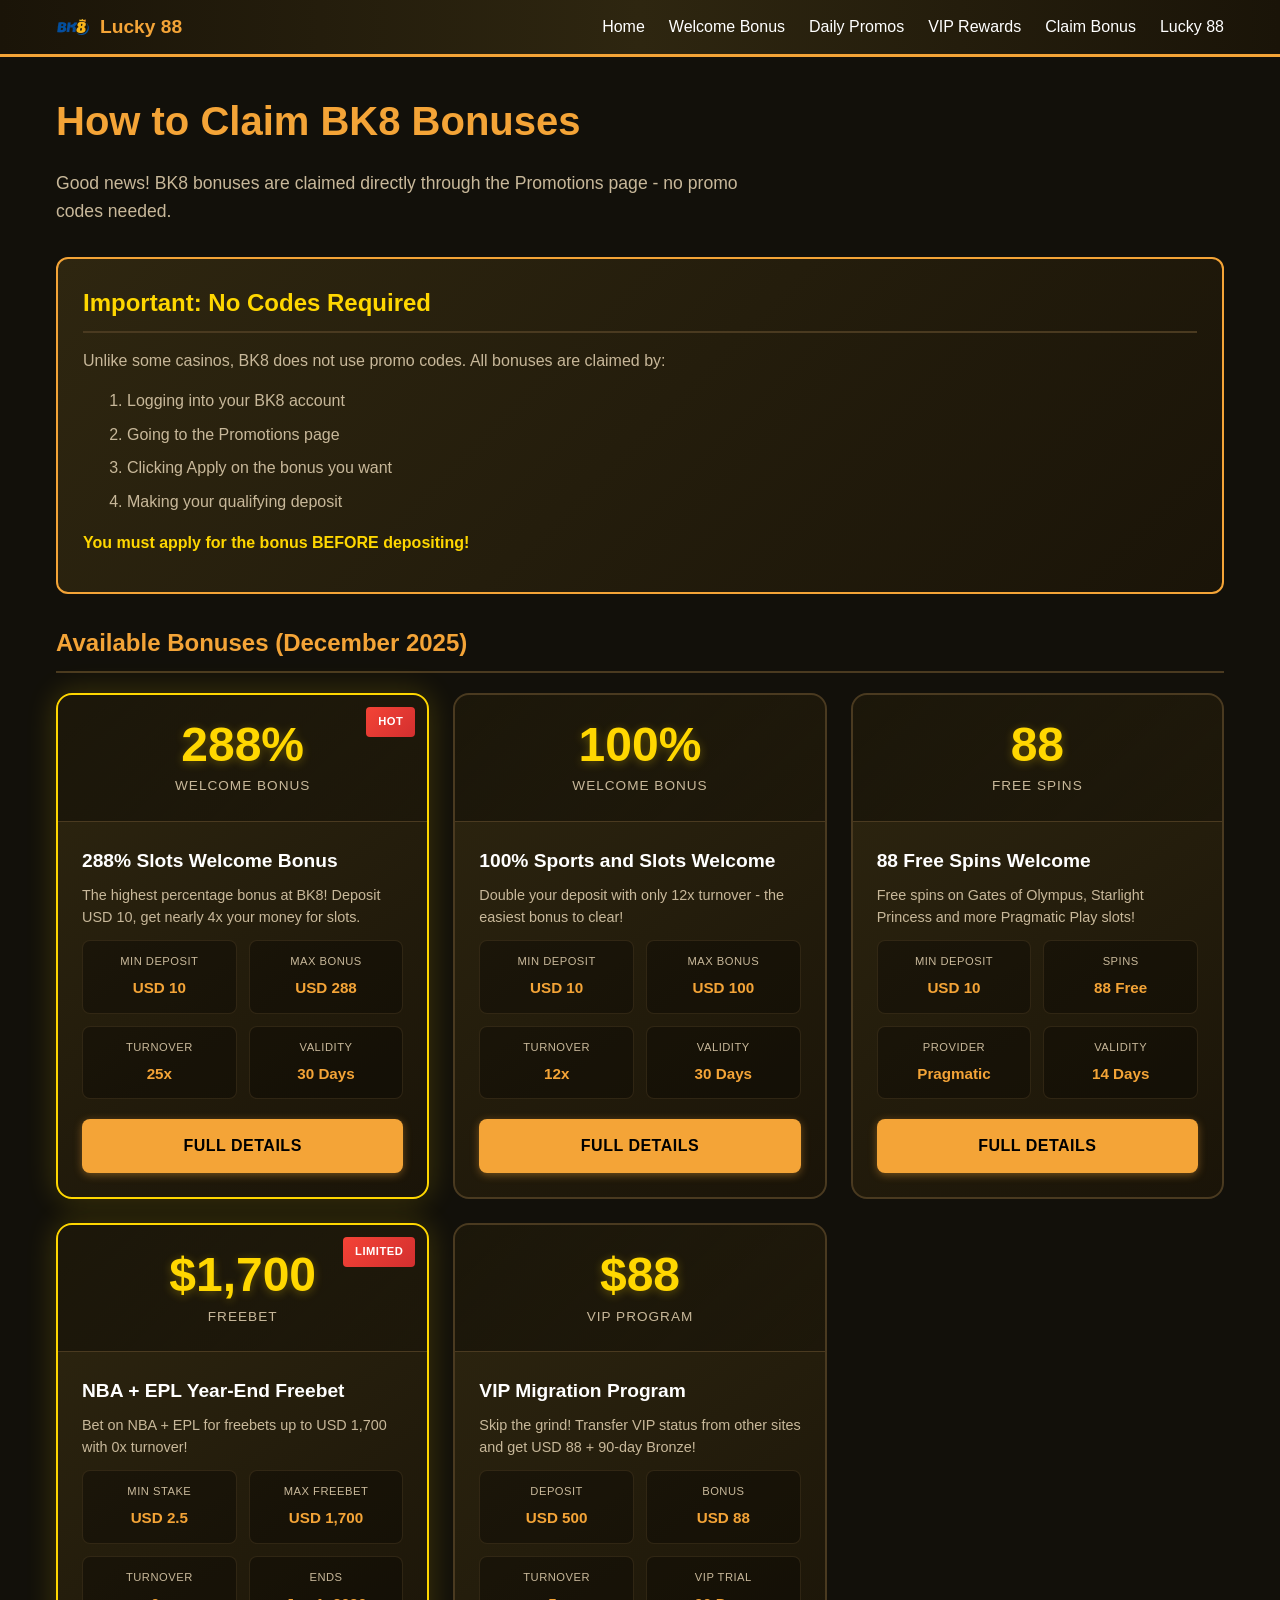
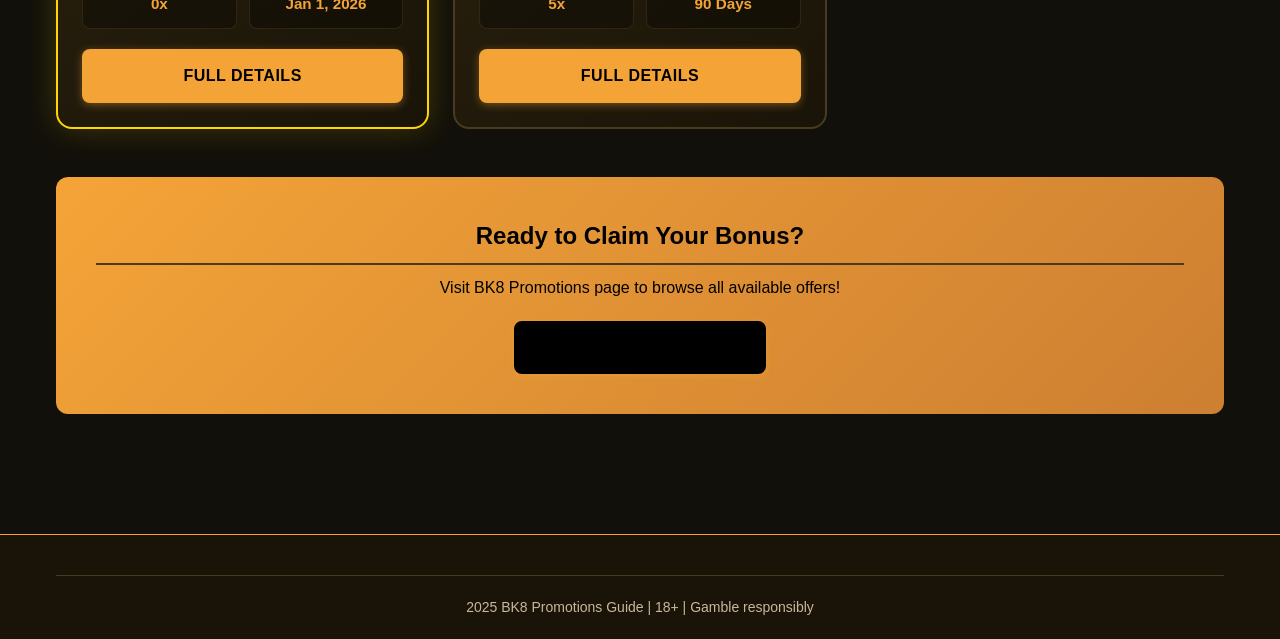
==== commit b77b711c: "Fix CLS layout shifts and optimize logo image (7.2KB -> 1.6KB)" ====
--- a/codes/index.html
+++ b/codes/index.html
@@ -1,4 +1,4 @@
-﻿<!DOCTYPE html>
+<!DOCTYPE html>
 <html lang="en">
 <head>
   <meta charset="UTF-8">
@@ -12,10 +12,10 @@
     <div class="container">
       <div class="header-inner">
         <a href="../index.html" class="logo">
-          <img src="../images/logo.webp" alt="BK8 Lucky 88" class="logo-img">
+          <img src="../images/logo-34.webp" alt="BK8 Lucky 88" class="logo-img">
           <span>Lucky 88</span>
         </a>
-        <button class="nav-toggle" aria-label="Menu" aria-expanded="false">☰</button>
+        <button class="nav-toggle" aria-label="Menu" aria-expanded="false">?</button>
         <nav class="nav">
           <ul class="nav-list">
             <li><a href="../index.html">Home</a></li>
--- a/css/styles.css
+++ b/css/styles.css
@@ -92,7 +92,7 @@
 
 .logo-img {
   height: 34px;
-  width: auto;
+  width: 34px;
 }
 
 .logo span {
@@ -906,12 +906,12 @@
   margin-bottom: 8px;
 }
 
-.main-content a {
+.main-content a:not(.promo-cta) {
   color: var(--accent);
   text-decoration: none;
 }
 
-.main-content a:hover {
+.main-content a:not(.promo-cta):hover {
   text-decoration: underline;
 }
 
@@ -1337,21 +1337,22 @@
   display: block;
   text-align: center;
   padding: 14px 20px;
-  background: linear-gradient(135deg, var(--accent), var(--bronze));
-  color: #000;
+  background: var(--accent);
+  color: #000 !important;
   text-decoration: none;
   font-weight: 700;
-  font-size: 0.95rem;
+  font-size: 1rem;
   border-radius: 8px;
   transition: all 0.3s ease;
   text-transform: uppercase;
   letter-spacing: 0.5px;
+  box-shadow: 0 2px 8px rgba(244, 164, 55, 0.4);
 }
 
 .promo-cta:hover {
-  background: linear-gradient(135deg, var(--accent-hover), var(--accent));
+  background: var(--gold);
   transform: translateY(-2px);
-  box-shadow: 0 4px 15px rgba(244, 164, 55, 0.4);
+  box-shadow: 0 4px 15px rgba(244, 164, 55, 0.6);
 }
 
 /* Responsive adjustments for promo cards */
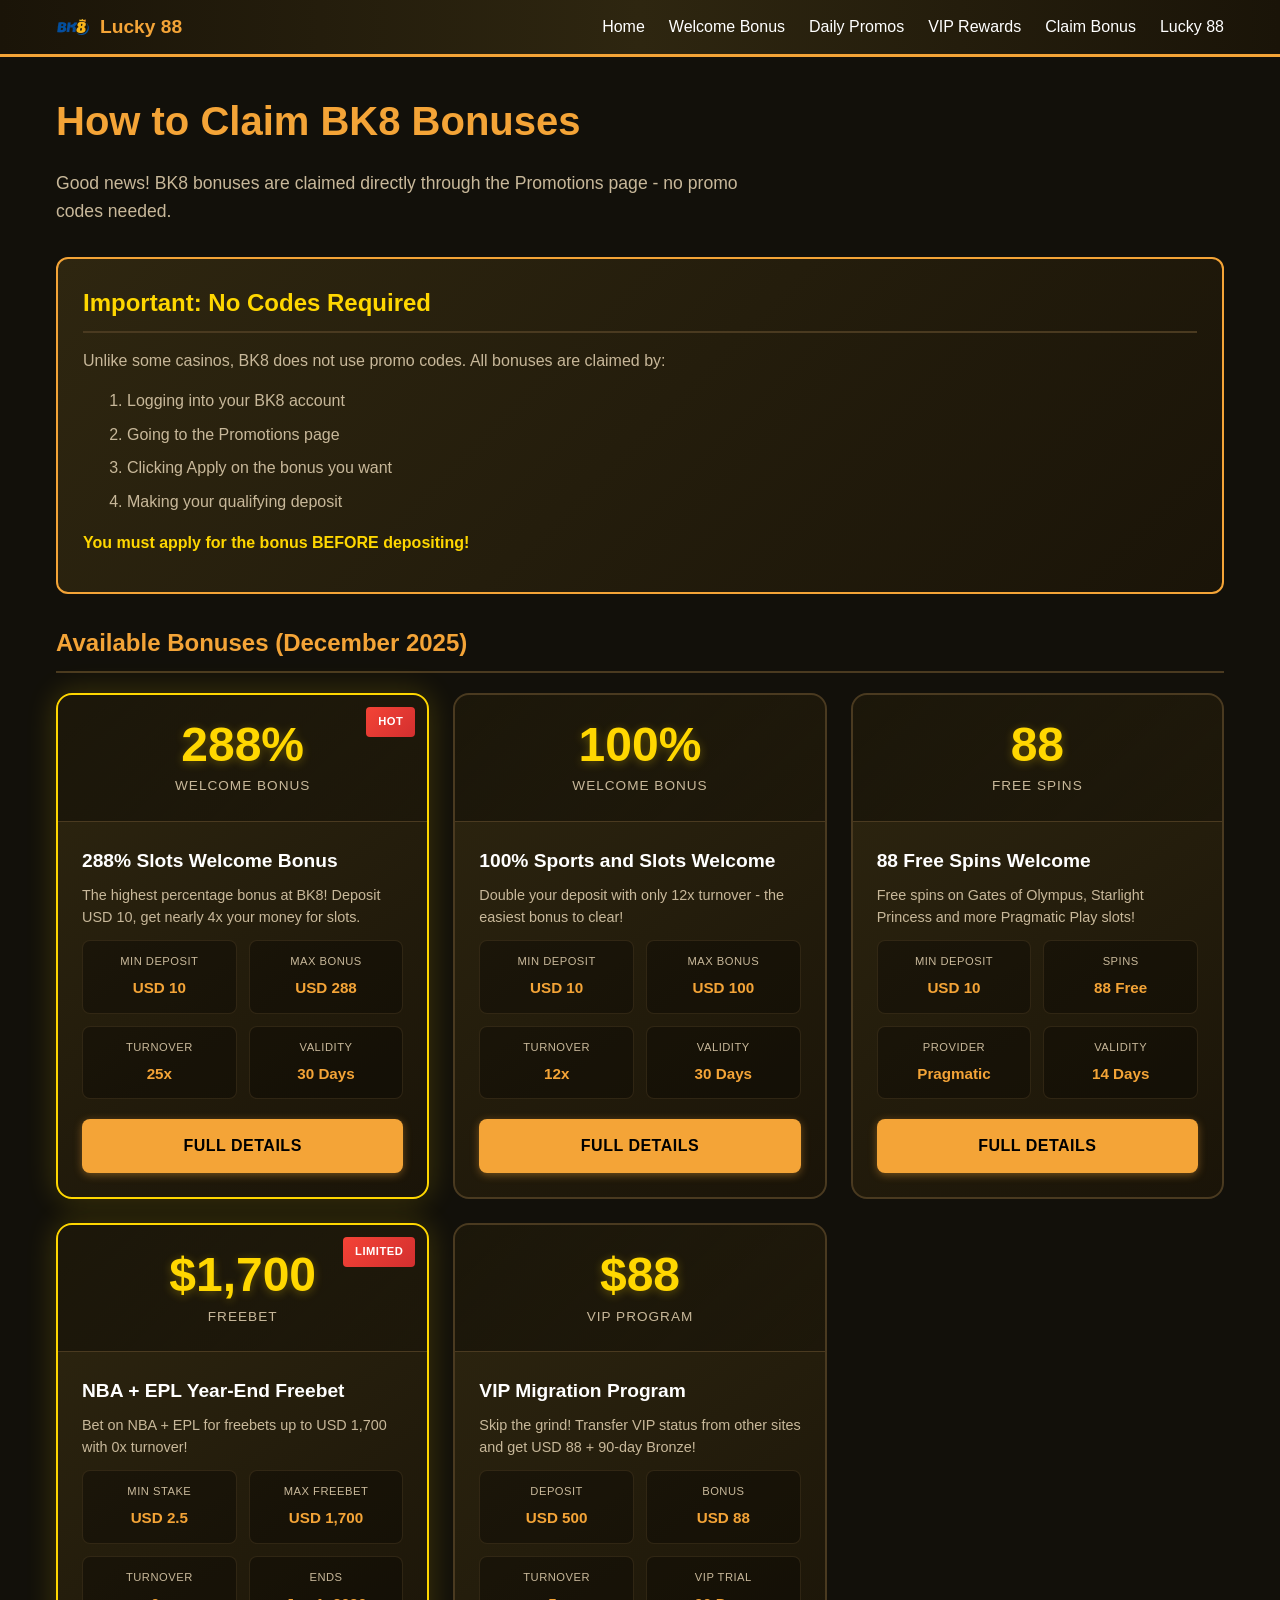
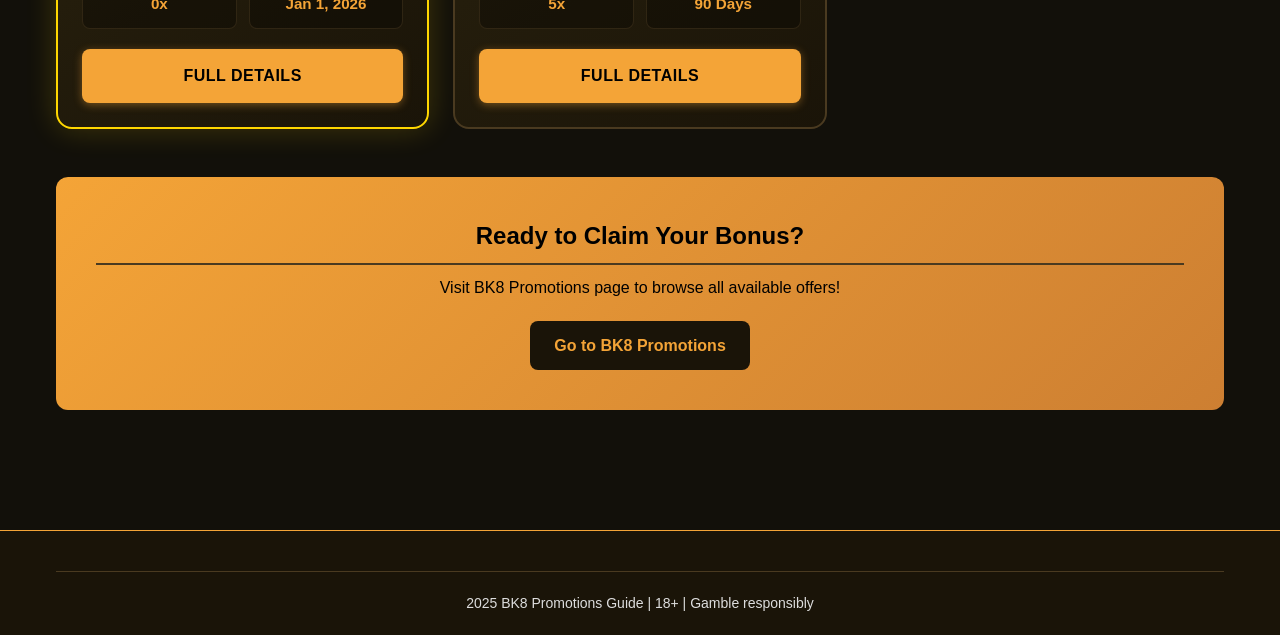
==== commit cd4d2af3: "Fix Go to BK8 Promotions button visibility on codes page" ====
--- a/codes/index.html
+++ b/codes/index.html
@@ -199,7 +199,7 @@
       <section style="margin-top: 40px; text-align: center; padding: 40px; background: linear-gradient(135deg, #f4a437, #cd7f32); border-radius: 12px;">
         <h2 style="color: #000; margin-bottom: 10px;">Ready to Claim Your Bonus?</h2>
         <p style="color: #000; margin-bottom: 20px;">Visit BK8 Promotions page to browse all available offers!</p>
-        <a href="https://www.bk8inspiring.com/promotions" target="_blank" rel="noopener" class="promo-cta" style="display: inline-block; background: #000; color: #f4a437;">Go to BK8 Promotions</a>
+        <a href="https://www.bk8inspiring.com/promotions" target="_blank" rel="noopener" class="cta-button" style="display: inline-block; background: #1a1408; color: #f4a437;">Go to BK8 Promotions</a>
       </section>
     </div>
   </main>
--- a/css/styles.css
+++ b/css/styles.css
@@ -726,7 +726,7 @@
 }
 
 .footer-section a {
-  color: var(--text-light);
+  color: #ddd;
   text-decoration: none;
   font-size: 0.875rem;
   transition: color 0.3s ease;
@@ -740,8 +740,12 @@
   border-top: 1px solid var(--border);
   padding-top: 20px;
   text-align: center;
-  color: var(--text-light);
+  color: #ddd;
   font-size: 0.875rem;
+}
+
+.footer-bottom a {
+  color: var(--accent);
 }
 
 .footer-disclaimer {
